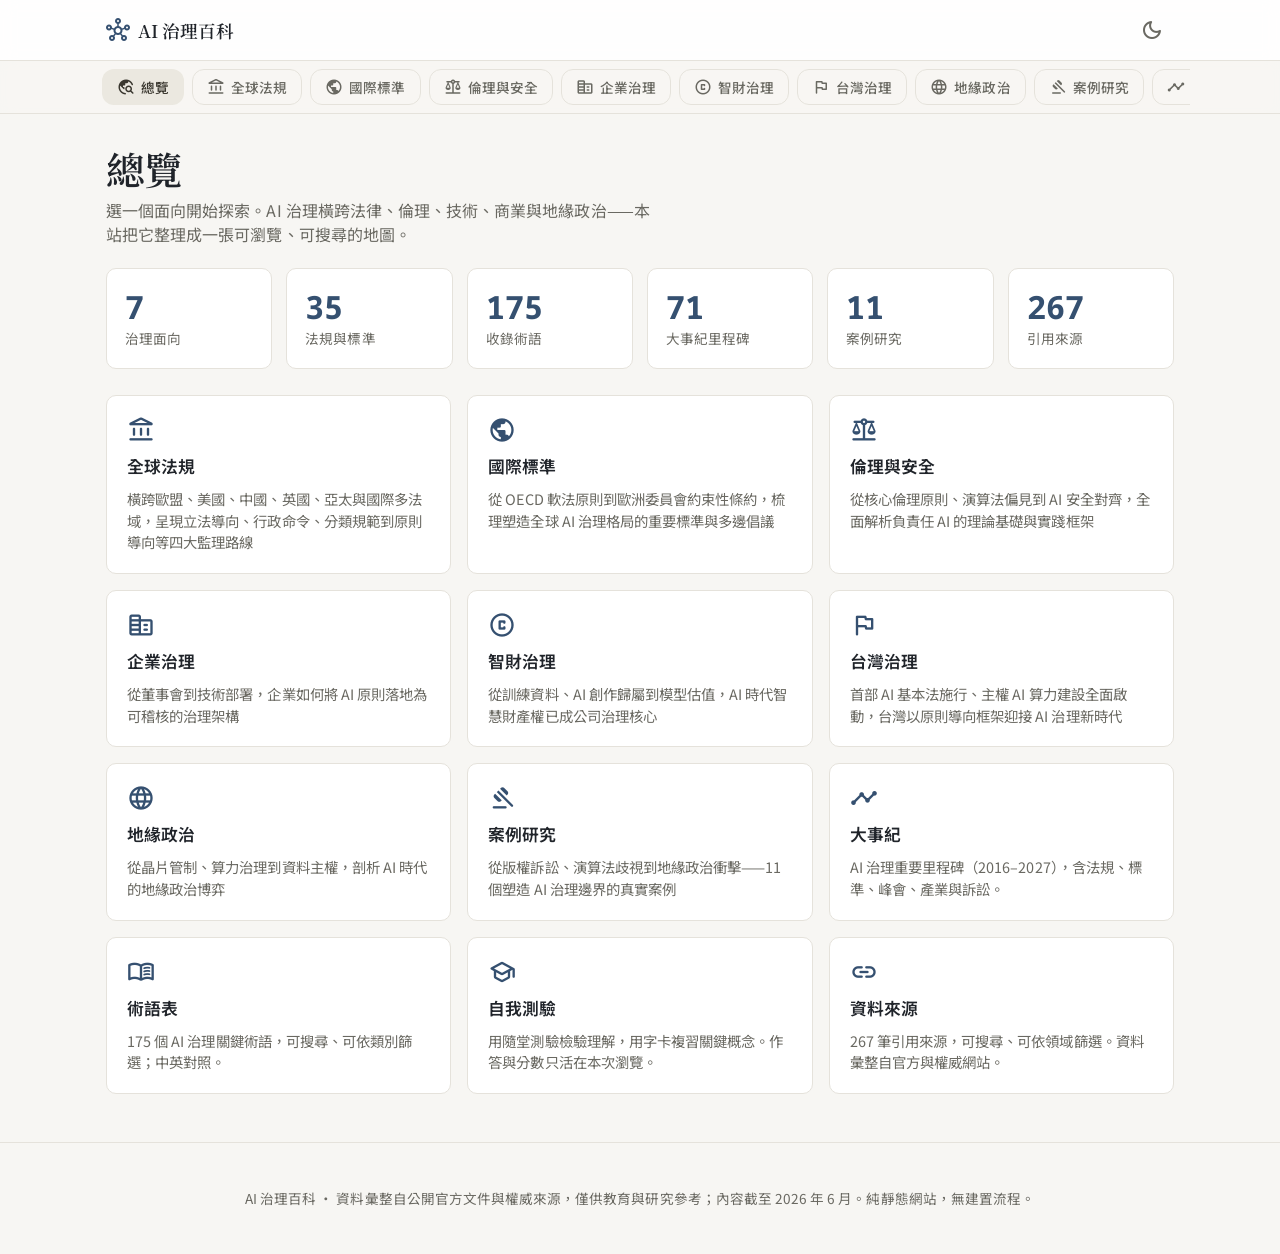
==== index.html @ a8326574 "新增多頁面網站鷹架：13 頁 HTML、共用 shell/引擎、編輯極簡樣式" ====
<!DOCTYPE html>
<html lang="zh-Hant" data-theme="light">
<head>
  <meta charset="UTF-8" />
  <!-- Google tag (gtag.js) -->
  <script async src="https://www.googletagmanager.com/gtag/js?id=G-D62TNHK13V"></script>
  <script>
    window.dataLayer = window.dataLayer || [];
    function gtag(){dataLayer.push(arguments);}
    gtag('js', new Date());
    gtag('config', 'G-D62TNHK13V');
  </script>
  <meta name="viewport" content="width=device-width, initial-scale=1.0, viewport-fit=cover" />
  <title>AI 治理百科｜全球 AI 治理全景中文百科</title>
  <meta name="description" content="從全球法規、國際標準、倫理安全、企業治理、智財到台灣在地——人工智慧治理（AI Governance）的全景中文百科，含可搜尋術語表、互動時間軸與案例研究。" />
  <meta name="theme-color" content="#355070" />
  <link rel="canonical" href="https://tingwei161803.github.io/ai-governance/" />
  <meta property="og:type" content="website" />
  <meta property="og:site_name" content="AI 治理百科" />
  <meta property="og:title" content="AI 治理百科｜全球 AI 治理全景中文百科" />
  <meta property="og:description" content="從全球法規、國際標準、倫理安全、企業治理、智財到台灣在地——人工智慧治理（AI Governance）的全景中文百科，含可搜尋術語表、互動時間軸與案例研究。" />
  <meta property="og:url" content="https://tingwei161803.github.io/ai-governance/" />
  <meta property="og:locale" content="zh_TW" />
  <meta name="twitter:card" content="summary" />
  <meta name="twitter:title" content="AI 治理百科｜全球 AI 治理全景中文百科" />
  <meta name="twitter:description" content="從全球法規、國際標準、倫理安全、企業治理、智財到台灣在地——人工智慧治理（AI Governance）的全景中文百科，含可搜尋術語表、互動時間軸與案例研究。" />
  <link rel="preconnect" href="https://fonts.googleapis.com" />
  <link rel="preconnect" href="https://fonts.gstatic.com" crossorigin />
  <link href="https://fonts.googleapis.com/css2?family=Noto+Sans+TC:wght@400;500;700&family=Noto+Serif+TC:wght@500;600;700&family=Noto+Sans+Mono:wght@400;500&display=swap" rel="stylesheet" />
  <link href="https://fonts.googleapis.com/css2?family=Material+Symbols+Rounded:opsz,wght,FILL,GRAD@24,400,0,0&display=swap" rel="stylesheet" />
  <link rel="stylesheet" href="assets/styles.css" />
  <script type="application/ld+json">
  {
    "@context": "https://schema.org",
    "@type": "WebSite",
    "name": "AI 治理百科",
    "url": "https://tingwei161803.github.io/ai-governance/",
    "description": "從全球法規、國際標準、倫理安全、企業治理、智財到台灣在地——人工智慧治理（AI Governance）的全景中文百科，含可搜尋術語表、互動時間軸與案例研究。",
    "inLanguage": "zh-Hant-TW"
  }
  </script>
</head>
<body data-page="home">
  <main id="page"></main>
  <script src="data/data.js"></script>
  <script src="assets/shell.js"></script>
  <script src="assets/app.js"></script>
</body>
</html>
---- assets/styles.css ----
/* =========================================================================
   multipage · Material Design 3 baseline (pure CSS, no build)
   Shared by every page. Tokens + chrome + one block per page layout.
   ========================================================================= */

/* ---- MD3 tokens : LIGHT ---- */
:root,
[data-theme="light"] {
  --primary:#6750A4; --on-primary:#FFFFFF; --primary-container:#EADDFF; --on-primary-container:#21005D;
  --secondary:#625B71; --secondary-container:#E8DEF8; --on-secondary-container:#1D192B;
  --tertiary:#7D5260; --tertiary-container:#FFD8E4;
  --background:#FEF7FF; --on-background:#1D1B20; --surface:#FEF7FF;
  --surface-container:#F3EDF7; --surface-container-high:#ECE6F0; --surface-variant:#E7E0EC;
  --on-surface:#1D1B20; --on-surface-variant:#49454F;
  --outline:#79747E; --outline-variant:#CAC4D0; --error:#B3261E; --success:#2E7D32;
  --elev-1:0 1px 2px rgba(0,0,0,.10),0 1px 3px 1px rgba(0,0,0,.06);
  --elev-2:0 2px 6px 2px rgba(0,0,0,.10),0 1px 2px rgba(0,0,0,.12);
  --elev-3:0 4px 8px 3px rgba(0,0,0,.12),0 1px 3px rgba(0,0,0,.14);
  --radius-sm:8px; --radius:16px; --radius-lg:28px;
  --font-body:"Roboto Flex","Roboto","Noto Sans TC",system-ui,sans-serif;
}
/* ---- MD3 tokens : DARK ---- */
[data-theme="dark"] {
  --primary:#D0BCFF; --on-primary:#381E72; --primary-container:#4F378B; --on-primary-container:#EADDFF;
  --secondary:#CCC2DC; --secondary-container:#4A4458; --on-secondary-container:#E8DEF8;
  --tertiary:#EFB8C8; --tertiary-container:#633B48;
  --background:#141218; --on-background:#E6E0E9; --surface:#141218;
  --surface-container:#211F26; --surface-container-high:#2B2930; --surface-variant:#49454F;
  --on-surface:#E6E0E9; --on-surface-variant:#CAC4D0;
  --outline:#938F99; --outline-variant:#49454F; --error:#F2B8B5; --success:#A5D6A7;
}

/* ---- Reset / base ---- */
* { box-sizing:border-box; }
html { scroll-behavior:smooth; }
body {
  margin:0; font-family:var(--font-body); background:var(--background); color:var(--on-background);
  -webkit-font-smoothing:antialiased; transition:background .2s,color .2s; overflow-x:hidden;
}
a { color:inherit; text-decoration:none; }
.material-symbols-rounded { font-variation-settings:"FILL" 0,"wght" 400,"GRAD" 0,"opsz" 24; line-height:1; user-select:none; }
.skip-link {
  position:absolute; left:-999px; top:8px; z-index:60; background:var(--primary); color:var(--on-primary);
  padding:8px 14px; border-radius:var(--radius-lg);
}
.skip-link:focus { left:12px; }

/* ---- App bar ---- */
.appbar { position:sticky; top:0; z-index:30; background:var(--surface-container); box-shadow:var(--elev-1); }
.appbar__inner { max-width:1100px; margin:0 auto; padding:10px 16px; display:flex; align-items:center; gap:12px; }
.brand { display:flex; align-items:center; gap:8px; font-weight:700; font-size:1.1rem; color:var(--on-surface); min-width:0; overflow:hidden; }
.brand__logo { color:var(--primary); flex:0 0 auto; }
.brand__name { overflow:hidden; text-overflow:ellipsis; white-space:nowrap; }
.appbar__actions { margin-left:auto; display:flex; align-items:center; gap:8px; flex:0 0 auto; }
.icon-btn { display:inline-flex; align-items:center; gap:4px; border:none; background:transparent; color:var(--on-surface-variant);
  border-radius:var(--radius-lg); padding:8px 10px; cursor:pointer; font:inherit; transition:background .15s; }
.icon-btn:hover { background:var(--surface-container-high); }
.icon-btn__txt { font-size:.85rem; font-weight:500; }

/* ---- Cross-page nav ---- */
.pagenav {
  position:sticky; top:56px; z-index:25; border-bottom:1px solid var(--outline-variant);
  background:color-mix(in srgb,var(--background) 88%,transparent); backdrop-filter:saturate(180%) blur(8px);
}
.pagenav__inner { max-width:1100px; margin:0 auto; padding:8px 12px; display:flex; gap:8px; overflow-x:auto; scrollbar-width:none; }
.pagenav__inner::-webkit-scrollbar { display:none; }
.navpill {
  display:inline-flex; align-items:center; gap:6px; flex:0 0 auto; padding:7px 14px; border-radius:var(--radius-lg);
  font-size:.85rem; font-weight:500; color:var(--on-surface-variant); border:1px solid var(--outline-variant);
  background:transparent; white-space:nowrap; cursor:pointer; transition:background .15s,color .15s,border-color .15s;
}
.navpill .material-symbols-rounded { font-size:18px; }
.navpill:hover { background:var(--surface-container-high); }
.navpill--active { background:var(--secondary-container); color:var(--on-secondary-container); border-color:transparent; }

/* ---- Page scaffold ---- */
.page { max-width:1100px; margin:0 auto; padding:32px 16px 16px; }
.page-head { margin-bottom:22px; }
.page-head h1 { margin:0 0 6px; font-size:clamp(1.6rem,4vw,2.2rem); font-weight:700; letter-spacing:-.01em; color:var(--on-surface); }
.page-head__sub { margin:0; max-width:62ch; font-size:1rem; line-height:1.5; color:var(--on-surface-variant); }
.empty { color:var(--on-surface-variant); }

/* ---- Hero stats (hub) ---- */
.hero__stats { display:grid; grid-template-columns:repeat(auto-fit,minmax(140px,1fr)); gap:14px; margin:0 0 26px; }
.hero__stat { background:var(--surface-container); border-radius:var(--radius); padding:20px 18px; display:flex; flex-direction:column; gap:4px; border:1px solid var(--outline-variant); }
.hero__stat-value { font-size:2rem; font-weight:700; color:var(--primary); font-variant-numeric:tabular-nums; line-height:1.1; }
.hero__stat-label { font-size:.85rem; color:var(--on-surface-variant); }

/* ---- Cards grid ---- */
.grid { display:grid; grid-template-columns:repeat(auto-fill,minmax(260px,1fr)); gap:16px; }
.card { background:var(--surface-container); border-radius:var(--radius); padding:20px; cursor:pointer;
  border:1px solid transparent; transition:box-shadow .18s,transform .18s,border-color .18s; display:flex; flex-direction:column; gap:10px; }
.card:hover,.card:focus-visible { box-shadow:var(--elev-2); transform:translateY(-2px); border-color:var(--outline-variant); outline:none; }
.card--nav .card__icon { font-size:28px; color:var(--primary); }
.card__title { margin:0; font-size:1.05rem; font-weight:600; color:var(--on-surface); }
.card__summary { margin:0; font-size:.9rem; line-height:1.5; color:var(--on-surface-variant); }
.card__tags { margin-top:auto; display:flex; flex-wrap:wrap; gap:6px; }
.tag { font-size:.72rem; color:var(--on-surface-variant); background:var(--surface-variant); padding:2px 8px; border-radius:var(--radius-sm); }

/* ---- Toolbar / search / chips ---- */
.toolbar { display:flex; flex-wrap:wrap; gap:12px; align-items:center; margin-bottom:14px; }
.search { flex:1 1 220px; min-width:160px; padding:10px 14px; border-radius:var(--radius-lg); border:1px solid var(--outline-variant);
  background:var(--surface-container); color:var(--on-surface); font:inherit; }
.search:focus { outline:2px solid var(--primary); outline-offset:1px; }
.chips { display:flex; flex-wrap:wrap; gap:8px; }
.chip { padding:7px 14px; border-radius:var(--radius-lg); font-size:.85rem; font-weight:500; color:var(--on-surface-variant);
  border:1px solid var(--outline-variant); background:transparent; cursor:pointer; transition:background .15s,color .15s; }
.chip:hover { background:var(--surface-container-high); }
.chip--active { background:var(--secondary-container); color:var(--on-secondary-container); border-color:transparent; }
.result-count { margin:0 0 14px; font-size:.85rem; color:var(--on-surface-variant); }

/* ---- Article ---- */
.reading-progress { position:fixed; top:0; left:0; height:3px; width:0; background:var(--primary); z-index:40; transition:width .1s linear; }
.article-layout { display:grid; grid-template-columns:200px 1fr; gap:32px; align-items:start; }
.toc { position:sticky; top:108px; }
.toc__inner { display:flex; flex-direction:column; gap:4px; border-left:2px solid var(--outline-variant); }
.toc-link { padding:6px 14px; font-size:.9rem; color:var(--on-surface-variant); border-left:2px solid transparent; margin-left:-2px; }
.toc-link:hover { color:var(--on-surface); }
.toc-link--active { color:var(--primary); border-left-color:var(--primary); font-weight:600; }
.prose { max-width:70ch; color:var(--on-surface-variant); }
.prose h2 { color:var(--on-surface); font-size:1.4rem; margin:0 0 12px; scroll-margin-top:120px; }
.prose h3 { color:var(--on-surface); font-size:1.12rem; margin:22px 0 8px; }
.prose p { line-height:1.75; margin:0 0 14px; }
.prose ul { margin:0 0 14px; padding-left:22px; line-height:1.75; }
.prose blockquote { margin:0 0 16px; padding:8px 18px; border-left:4px solid var(--primary); color:var(--on-surface); font-style:italic; }
.prose pre { background:var(--surface-container); padding:14px 16px; border-radius:var(--radius); overflow:auto; border:1px solid var(--outline-variant); }
.prose code { font-family:"Roboto Mono",ui-monospace,monospace; font-size:.85rem; }
.article-section { margin-bottom:28px; }

/* ---- Dashboard ---- */
.stat-grid { display:grid; grid-template-columns:repeat(auto-fit,minmax(160px,1fr)); gap:16px; margin-bottom:20px; }
.stat-card { background:var(--surface-container); border:1px solid var(--outline-variant); border-radius:var(--radius); padding:18px; display:flex; flex-direction:column; gap:6px; }
.stat-label { font-size:.82rem; color:var(--on-surface-variant); }
.stat-value { font-size:1.6rem; font-weight:700; color:var(--on-surface); font-variant-numeric:tabular-nums; }
.stat-unit { font-size:.85rem; font-weight:500; color:var(--on-surface-variant); }
.stat-delta { font-size:.8rem; font-weight:600; }
.stat-delta--up { color:var(--success); }
.stat-delta--down { color:var(--error); }
.panel-grid { display:grid; grid-template-columns:repeat(auto-fit,minmax(280px,1fr)); gap:16px; margin-bottom:20px; }
.panel { margin:0; background:var(--surface-container); border:1px solid var(--outline-variant); border-radius:var(--radius); padding:18px; }
.panel figcaption { font-weight:600; color:var(--on-surface); margin-bottom:10px; }
.panel--wide { grid-column:1/-1; }
.chart-wrap { width:100%; }
.chart-wrap svg { width:100%; height:auto; display:block; }
.bar-rect { fill:var(--primary); transition:fill .15s; }
.bar-rect:hover { fill:var(--tertiary); }
.bar-value { fill:var(--on-surface); font-size:13px; font-weight:600; font-family:var(--font-body); }
.bar-label { fill:var(--on-surface-variant); font-size:12px; font-family:var(--font-body); }
.axis-line { stroke:var(--outline-variant); stroke-width:1.5; }
.line-path { stroke:var(--primary); stroke-width:2.5; }
.line-area { fill:var(--primary); opacity:.12; }
.line-dot { fill:var(--primary); }

/* ---- Data table ---- */
.table-wrap { overflow-x:auto; border-radius:var(--radius); border:1px solid var(--outline-variant); }
.data-table,.cmp-table { width:100%; border-collapse:collapse; background:var(--surface-container); font-size:.9rem; }
.data-table th,.data-table td { padding:11px 14px; text-align:left; border-bottom:1px solid var(--outline-variant); color:var(--on-surface); white-space:nowrap; }
.data-table thead th { background:var(--surface-container-high); font-weight:600; color:var(--on-surface-variant); position:sticky; top:0; }
.th-sort { cursor:pointer; user-select:none; }
.th-sort:hover { color:var(--primary); }
.data-table tbody tr:hover { background:var(--surface-container-high); }
.row-link { color:var(--primary); }

/* ---- Timeline ---- */
.timeline { list-style:none; margin:0; padding:0; position:relative; }
.timeline::before { content:""; position:absolute; left:7px; top:6px; bottom:6px; width:2px; background:var(--outline-variant); }
.tl-item { position:relative; padding:0 0 18px 36px; }
.tl-item:last-child { padding-bottom:0; }
.tl-dot { position:absolute; left:0; top:6px; width:16px; height:16px; border-radius:50%; background:var(--primary); border:3px solid var(--background); box-shadow:0 0 0 2px var(--primary); }
.tl-card { background:var(--surface-container); border-radius:var(--radius); padding:14px 18px; border:1px solid var(--outline-variant); }
.tl-date { font-size:.78rem; font-weight:600; letter-spacing:.04em; color:var(--primary); }
.tl-title { margin:4px 0 6px; font-size:1.05rem; color:var(--on-surface); }
.tl-body { margin:0; font-size:.9rem; line-height:1.5; color:var(--on-surface-variant); }

/* ---- Bento ---- */
.bento { display:grid; grid-template-columns:repeat(4,1fr); grid-auto-rows:120px; gap:14px; }
.tile { background:var(--surface-container); border:1px solid var(--outline-variant); border-radius:var(--radius); padding:18px; display:flex; flex-direction:column; gap:6px; overflow:hidden; }
.tile--accent { background:linear-gradient(135deg,var(--primary-container),var(--secondary-container)); border-color:transparent; }
.tile--lg { grid-column:span 2; grid-row:span 2; }
.tile--tall { grid-row:span 2; }
.tile--wide { grid-column:span 2; }
.tile--md { grid-column:span 2; }
.tile__icon { font-size:26px; color:var(--primary); }
.tile__value { font-size:1.7rem; font-weight:700; color:var(--on-surface); }
.tile__title { margin:0; font-size:1rem; color:var(--on-surface); }
.tile__body { margin:0; font-size:.85rem; line-height:1.45; color:var(--on-surface-variant); }

/* ---- Kanban ---- */
.kanban { display:grid; grid-auto-flow:column; grid-auto-columns:minmax(240px,1fr); gap:14px; overflow-x:auto; padding-bottom:8px; }
.kb-col { background:var(--surface-container-high); border-radius:var(--radius); padding:12px; }
.kb-col__head { display:flex; align-items:center; gap:8px; font-weight:600; color:var(--on-surface); margin-bottom:10px; padding:0 4px; }
.kb-col__count { font-size:.75rem; background:var(--secondary-container); color:var(--on-secondary-container); border-radius:var(--radius-lg); padding:1px 8px; }
.kb-col__body { display:flex; flex-direction:column; gap:10px; }
.kb-card { background:var(--surface); border:1px solid var(--outline-variant); border-radius:var(--radius-sm); padding:12px 14px; display:flex; flex-direction:column; gap:8px; }
.kb-card__title { margin:0; font-size:.95rem; color:var(--on-surface); }
.kb-card__body { margin:0; font-size:.82rem; line-height:1.45; color:var(--on-surface-variant); }

/* ---- Accordion (faq) ---- */
.accordion { display:flex; flex-direction:column; gap:10px; }
.acc-item { background:var(--surface-container); border-radius:var(--radius); border:1px solid var(--outline-variant); overflow:hidden; }
.acc-q { display:flex; align-items:center; justify-content:space-between; gap:12px; padding:16px 18px; cursor:pointer; font-weight:600; color:var(--on-surface); list-style:none; }
.acc-q::-webkit-details-marker { display:none; }
.acc-chevron { transition:transform .2s; color:var(--on-surface-variant); }
.acc-item[open] .acc-chevron { transform:rotate(180deg); }
.acc-a { padding:0 18px 18px; font-size:.92rem; line-height:1.6; color:var(--on-surface-variant); }

/* ---- Comparison ---- */
.cmp-table th,.cmp-table td { padding:14px 16px; text-align:center; border-bottom:1px solid var(--outline-variant); color:var(--on-surface); }
.cmp-table thead th { vertical-align:bottom; }
.cmp-feat { text-align:left !important; font-weight:600; color:var(--on-surface-variant); }
.cmp-plan { font-weight:700; font-size:1.05rem; }
.cmp-price { color:var(--primary); font-weight:600; }
.cmp-note { font-size:.78rem; color:var(--on-surface-variant); }
.cmp-col--hl { background:var(--secondary-container); }
.cmp-yes { color:var(--success); }
.cmp-no { color:var(--outline); }

/* ---- Leaderboard ---- */
.seg { display:inline-flex; gap:4px; background:var(--surface-container-high); border-radius:var(--radius-lg); padding:4px; margin-bottom:18px; }
.seg__btn { border:none; background:transparent; color:var(--on-surface-variant); padding:8px 18px; border-radius:var(--radius-lg); cursor:pointer; font:inherit; font-weight:500; }
.seg__btn--active { background:var(--primary); color:var(--on-primary); }
.lb-list { list-style:none; margin:0 0 18px; padding:0; display:flex; flex-direction:column; gap:8px; }
.lb-row { display:grid; grid-template-columns:auto auto 1fr auto auto; align-items:center; gap:12px; background:var(--surface-container); border:1px solid var(--outline-variant); border-radius:var(--radius); padding:12px 16px; }
.lb-rank { font-variant-numeric:tabular-nums; font-weight:700; color:var(--on-surface-variant); min-width:1.5em; }
.lb-tier { font-weight:700; width:1.8em; height:1.8em; display:inline-grid; place-items:center; border-radius:50%; color:#fff; font-size:.8rem; }
.lb-tier--S { background:#B3261E; } .lb-tier--A { background:#7D5260; } .lb-tier--B { background:#6750A4; }
.lb-tier--C { background:#625B71; } .lb-tier--D { background:#79747E; }
.lb-name { font-weight:600; color:var(--on-surface); }
.lb-meta { font-size:.82rem; color:var(--on-surface-variant); }
.lb-score { font-weight:700; font-variant-numeric:tabular-nums; color:var(--primary); }
.lb-tier-group { margin-bottom:16px; }
.lb-tier-head { display:inline-grid; place-items:center; min-width:2em; height:2em; border-radius:var(--radius-sm); color:#fff; font-weight:700; padding:0 10px; margin-bottom:10px; }

/* ---- Scrolly ---- */
.scrolly { display:grid; grid-template-columns:1fr 1fr; gap:32px; align-items:start; }
.scrolly-sticky { position:sticky; top:120px; height:60vh; display:flex; }
.scrolly-visual { flex:1; display:flex; align-items:center; justify-content:center; background:var(--surface-container); border:1px solid var(--outline-variant); border-radius:var(--radius-lg); padding:24px; }
.scrolly-stat { font-size:2.4rem; font-weight:700; text-align:center; }
.scrolly-steps { display:flex; flex-direction:column; gap:60vh; padding:20vh 0; }
.scrolly-step { background:var(--surface-container); border:1px solid var(--outline-variant); border-radius:var(--radius); padding:20px 22px; opacity:.4; transition:opacity .3s; }
.scrolly-step p { margin:0; font-size:1.1rem; line-height:1.6; color:var(--on-surface); }
.scrolly-step--active { opacity:1; }

/* ---- Map ---- */
.map-layout { display:grid; grid-template-columns:1fr 300px; gap:18px; align-items:start; }
.map-box { height:460px; border-radius:var(--radius); overflow:hidden; border:1px solid var(--outline-variant); background:var(--surface-container); }
.map-fallback { height:100%; display:flex; align-items:center; justify-content:center; color:var(--on-surface-variant); padding:20px; text-align:center; }
.map-list { list-style:none; margin:0; padding:0; display:flex; flex-direction:column; gap:8px; max-height:460px; overflow:auto; }
.place { display:flex; flex-direction:column; gap:3px; background:var(--surface-container); border:1px solid var(--outline-variant); border-radius:var(--radius-sm); padding:12px 14px; cursor:pointer; }
.place:hover,.place:focus-visible { border-color:var(--primary); outline:none; }
.place b { color:var(--on-surface); }
.place span { font-size:.82rem; color:var(--on-surface-variant); }

/* ---- Dialog ---- */
.dialog { border:none; border-radius:var(--radius-lg); background:var(--surface-container-high); color:var(--on-surface); max-width:600px; width:calc(100% - 32px); padding:0; box-shadow:var(--elev-3); }
.dialog::backdrop { background:rgba(0,0,0,.5); }
.dialog__bar { display:flex; align-items:center; padding:8px 12px; border-bottom:1px solid var(--outline-variant); position:sticky; top:0; background:var(--surface-container-high); }
.dialog__spacer { flex:1; }
.dialog__body { padding:24px; }
.dialog__body h2 { margin-top:0; color:var(--on-surface); }
.dialog__body p { color:var(--on-surface-variant); line-height:1.65; }
.dialog__body .card__tags { margin:0 0 14px; }

/* ---- Footer ---- */
.footer { text-align:center; padding:32px 16px; margin-top:32px; color:var(--on-surface-variant); font-size:.85rem; border-top:1px solid var(--outline-variant); }

/* ---- Responsive ---- */
@media (max-width:860px) {
  .article-layout { grid-template-columns:1fr; }
  .toc { position:static; }
  .toc__inner { flex-direction:row; flex-wrap:wrap; border-left:none; }
  .scrolly { grid-template-columns:1fr; }
  .scrolly-sticky { position:sticky; top:64px; height:auto; }
  .scrolly-steps { gap:30vh; padding:10vh 0; }
  .map-layout { grid-template-columns:1fr; }
  .map-list { flex-direction:row; max-height:none; }
  .bento { grid-template-columns:repeat(2,1fr); }
  .tile--lg,.tile--wide,.tile--md { grid-column:span 2; }
}
@media (max-width:600px) {
  .grid { grid-template-columns:1fr; }
  .bento { grid-template-columns:1fr; }
  .tile--lg,.tile--wide,.tile--md,.tile--tall { grid-column:span 1; grid-row:span 1; }
  .lb-row { grid-template-columns:auto auto 1fr auto; }
  .lb-meta { display:none; }
  .icon-btn__txt { font-size:.8rem; }
}
@media (max-width:375px) {
  .appbar__inner,.pagenav__inner,.page { padding-left:12px; padding-right:12px; }
  .page-head h1 { font-size:1.4rem; }
}

/* Respect reduced motion */
@media (prefers-reduced-motion:reduce) {
  html { scroll-behavior:auto; }
  * { transition:none !important; }
}

/* =======================================================================
   AI 治理百科 — 編輯極簡主題（覆蓋 MD3 基底）
   暖色單色畫布 · slate-ink 強調色 · 襯線標題 · 極細邊框 · 無漸層重陰影
   ===================================================================== */

/* ---- tokens : light ---- */
:root, [data-theme="light"] {
  --primary:#355070; --on-primary:#FFFFFF;
  --primary-container:#DCE6EF; --on-primary-container:#1F3850;
  --secondary:#6A6962; --secondary-container:#EBE8E0; --on-secondary-container:#3A372F;
  --tertiary:#7A5C3E; --tertiary-container:#EFE6DA;
  --background:#F7F6F3; --on-background:#20242A;
  --surface:#FFFFFF;
  --surface-container:#FFFFFF; --surface-container-high:#F1EFEA; --surface-variant:#EEEBE5;
  --on-surface:#20242A; --on-surface-variant:#6A6962;
  --outline:#C5C1B8; --outline-variant:#E5E2DB;
  --error:#9F2F2D; --success:#346538;
  --elev-1:0 1px 2px rgba(20,20,15,.04);
  --elev-2:0 2px 10px rgba(20,20,15,.06);
  --elev-3:0 10px 30px rgba(20,20,15,.12);
  --radius-sm:6px; --radius:10px; --radius-lg:12px;
  --font-body:"Noto Sans TC",-apple-system,BlinkMacSystemFont,"Segoe UI","Helvetica Neue",sans-serif;
  --font-serif:"Noto Serif TC","Newsreader",Georgia,"Times New Roman",serif;
  --font-mono:"Noto Sans Mono","SF Mono",ui-monospace,monospace;
}
/* ---- tokens : dark ---- */
[data-theme="dark"] {
  --primary:#92B3CF; --on-primary:#0E2233;
  --primary-container:#2A3C4E; --on-primary-container:#CFE0EE;
  --secondary:#A8A69E; --secondary-container:#2C2A25; --on-secondary-container:#E7E3DB;
  --tertiary:#C9A883; --tertiary-container:#3A2F22;
  --background:#15171B; --on-background:#E7E3DB;
  --surface:#1B1E22;
  --surface-container:#1C1F24; --surface-container-high:#23272D; --surface-variant:#2A2E34;
  --on-surface:#E7E3DB; --on-surface-variant:#A8A69E;
  --outline:#4C5057; --outline-variant:#31353B;
  --error:#E5928F; --success:#9FC8A3;
}

/* ---- editorial typography ---- */
body { font-family:var(--font-body); letter-spacing:.003em; }
.page-head h1, .prose h2, .dialog__body h2 {
  font-family:var(--font-serif); font-weight:600; letter-spacing:-.005em;
}
.page-head h1 { font-size:clamp(1.7rem,4.2vw,2.4rem); line-height:1.2; }
.prose h2 { font-size:1.45rem; line-height:1.3; }
.prose h3 { font-weight:600; }
.brand__name { font-family:var(--font-serif); font-weight:600; }
.tl-date, .quiz-n, .hero__stat-value, .stat-value { font-family:var(--font-mono); font-variant-numeric:tabular-nums; }

/* ---- flatten surfaces : thin borders, whisper shadows ---- */
.appbar { box-shadow:none; border-bottom:1px solid var(--outline-variant);
  background:color-mix(in srgb,var(--surface) 88%,transparent); backdrop-filter:saturate(120%) blur(8px); }
.card, .hero__stat, .stat-card, .panel, .tl-card, .acc-item, .kb-card, .tile, .gl-item, .quiz-card { box-shadow:none; }
.card { border:1px solid var(--outline-variant); }
.card:hover, .card:focus-visible { box-shadow:var(--elev-2); transform:translateY(-2px); border-color:var(--outline); }
.tile--accent { background:var(--primary-container); border-color:transparent; }
.navpill--active { background:var(--secondary-container); color:var(--on-secondary-container); }
.chip--active { background:var(--on-surface); color:var(--surface); border-color:transparent; }
.tl-dot { box-shadow:0 0 0 2px var(--primary); }

/* ---- glossary ---- */
.glossary-list { display:grid; grid-template-columns:repeat(auto-fill,minmax(330px,1fr)); gap:12px; }
.gl-item { background:var(--surface-container); border:1px solid var(--outline-variant); border-radius:var(--radius); padding:14px 16px; }
.gl-term { display:flex; align-items:baseline; justify-content:space-between; gap:10px;
  font-weight:600; color:var(--on-surface); font-size:.98rem; line-height:1.4; margin-bottom:6px; }
.gl-cat { flex:0 0 auto; font-size:.66rem; letter-spacing:.03em; padding:2px 9px; border-radius:999px; white-space:nowrap; }
.gl-def { font-size:.86rem; line-height:1.6; color:var(--on-surface-variant); }
.gl-cat--law{background:#E1F0FB;color:#1F5E86;} .gl-cat--standard{background:#E9E5F6;color:#4B3B86;}
.gl-cat--org{background:#FAF0DA;color:#876200;} .gl-cat--ethics{background:#FBE7E6;color:#9F2F2D;}
.gl-cat--tech{background:#E4F1E7;color:#2F6A3C;} .gl-cat--concept{background:#ECEAE4;color:#59564D;}
.gl-cat--ipbiz{background:#FAE7DD;color:#9A4E2A;}
[data-theme="dark"] .gl-cat--law{background:#173a50;color:#9fc7e6;} [data-theme="dark"] .gl-cat--standard{background:#2c2848;color:#c3b8e8;}
[data-theme="dark"] .gl-cat--org{background:#43340f;color:#e6c589;} [data-theme="dark"] .gl-cat--ethics{background:#48201f;color:#e8a9a7;}
[data-theme="dark"] .gl-cat--tech{background:#1f3a26;color:#a6d6ae;} [data-theme="dark"] .gl-cat--concept{background:#2d2b26;color:#bdb9ae;}
[data-theme="dark"] .gl-cat--ipbiz{background:#3e2418;color:#e0b59c;}

/* ---- quiz ---- */
.quiz-score { font-size:.82rem; color:var(--on-surface-variant); margin:0 0 16px; padding:10px 0;
  border-bottom:1px solid var(--outline-variant); position:sticky; top:104px; background:var(--background); z-index:5; }
.quiz { display:flex; flex-direction:column; gap:16px; max-width:760px; }
.quiz-card { background:var(--surface-container); border:1px solid var(--outline-variant); border-radius:var(--radius); padding:18px 20px; }
.quiz-q { display:flex; gap:10px; align-items:baseline; font-weight:600; color:var(--on-surface); margin:0 0 14px; line-height:1.55; }
.quiz-n { flex:0 0 auto; display:inline-grid; place-items:center; min-width:1.7em; height:1.7em; border-radius:50%;
  background:var(--primary-container); color:var(--on-primary-container); font-size:.76rem; }
.quiz-opts { display:grid; gap:8px; }
.quiz-opt { text-align:left; padding:11px 14px; border:1px solid var(--outline-variant); border-radius:var(--radius-sm);
  background:var(--surface); color:var(--on-surface); font:inherit; cursor:pointer; transition:background .12s,border-color .12s; }
.quiz-opt:hover:not(:disabled) { background:var(--surface-container-high); border-color:var(--outline); }
.quiz-opt:disabled { cursor:default; }
.quiz-opt--correct { background:#EDF6EE; border-color:#9CCBA3; color:#2A5D33; font-weight:600; }
.quiz-opt--wrong { background:#FBEAEA; border-color:#E0A3A1; color:#9F2F2D; }
[data-theme="dark"] .quiz-opt--correct { background:#1E3A24; border-color:#3f6e47; color:#A9D6B0; }
[data-theme="dark"] .quiz-opt--wrong { background:#3E2020; border-color:#7a3f3d; color:#E6A9A7; }
.quiz-explain { margin-top:12px; padding:11px 14px; border-left:3px solid var(--primary);
  background:var(--surface-container-high); border-radius:0 var(--radius-sm) var(--radius-sm) 0;
  font-size:.86rem; line-height:1.65; color:var(--on-surface-variant); }

/* ---- flashcards ---- */
.flashgrid { display:grid; grid-template-columns:repeat(auto-fill,minmax(220px,1fr)); gap:14px; }
.flashcard { perspective:1200px; height:180px; cursor:pointer; }
.flashcard:focus-visible { outline:2px solid var(--primary); outline-offset:3px; border-radius:var(--radius); }
.flashcard__inner { position:relative; width:100%; height:100%; transform-style:preserve-3d;
  transition:transform .5s cubic-bezier(.2,.7,.2,1); }
.flashcard.flipped .flashcard__inner { transform:rotateY(180deg); }
.flashcard__face { position:absolute; inset:0; backface-visibility:hidden; -webkit-backface-visibility:hidden;
  display:flex; align-items:center; justify-content:center; text-align:center; padding:18px;
  border:1px solid var(--outline-variant); border-radius:var(--radius); overflow:auto; }
.flashcard__front { background:var(--surface-container); color:var(--on-surface); font-weight:600; font-size:1.02rem; font-family:var(--font-serif); }
.flashcard__back { background:var(--primary-container); color:var(--on-primary-container); transform:rotateY(180deg); font-size:.85rem; line-height:1.6; }

/* ---- source links (timeline cards + gallery dialog) ---- */
.tl-src { display:inline-block; margin-top:8px; font-size:.74rem; font-family:var(--font-mono); color:var(--primary); }
.tl-src:hover { text-decoration:underline; }
.dialog__src { margin-top:16px; padding-top:12px; border-top:1px solid var(--outline-variant); }
.dialog__src a { font-size:.82rem; color:var(--primary); }
.dialog__body p { line-height:1.7; }

/* ---- responsive : sticky offsets for the quiz score on small screens ---- */
@media (max-width:860px){ .quiz-score{ top:60px; } }
@media (max-width:600px){ .glossary-list{ grid-template-columns:1fr; } .flashgrid{ grid-template-columns:repeat(auto-fill,minmax(150px,1fr)); } }
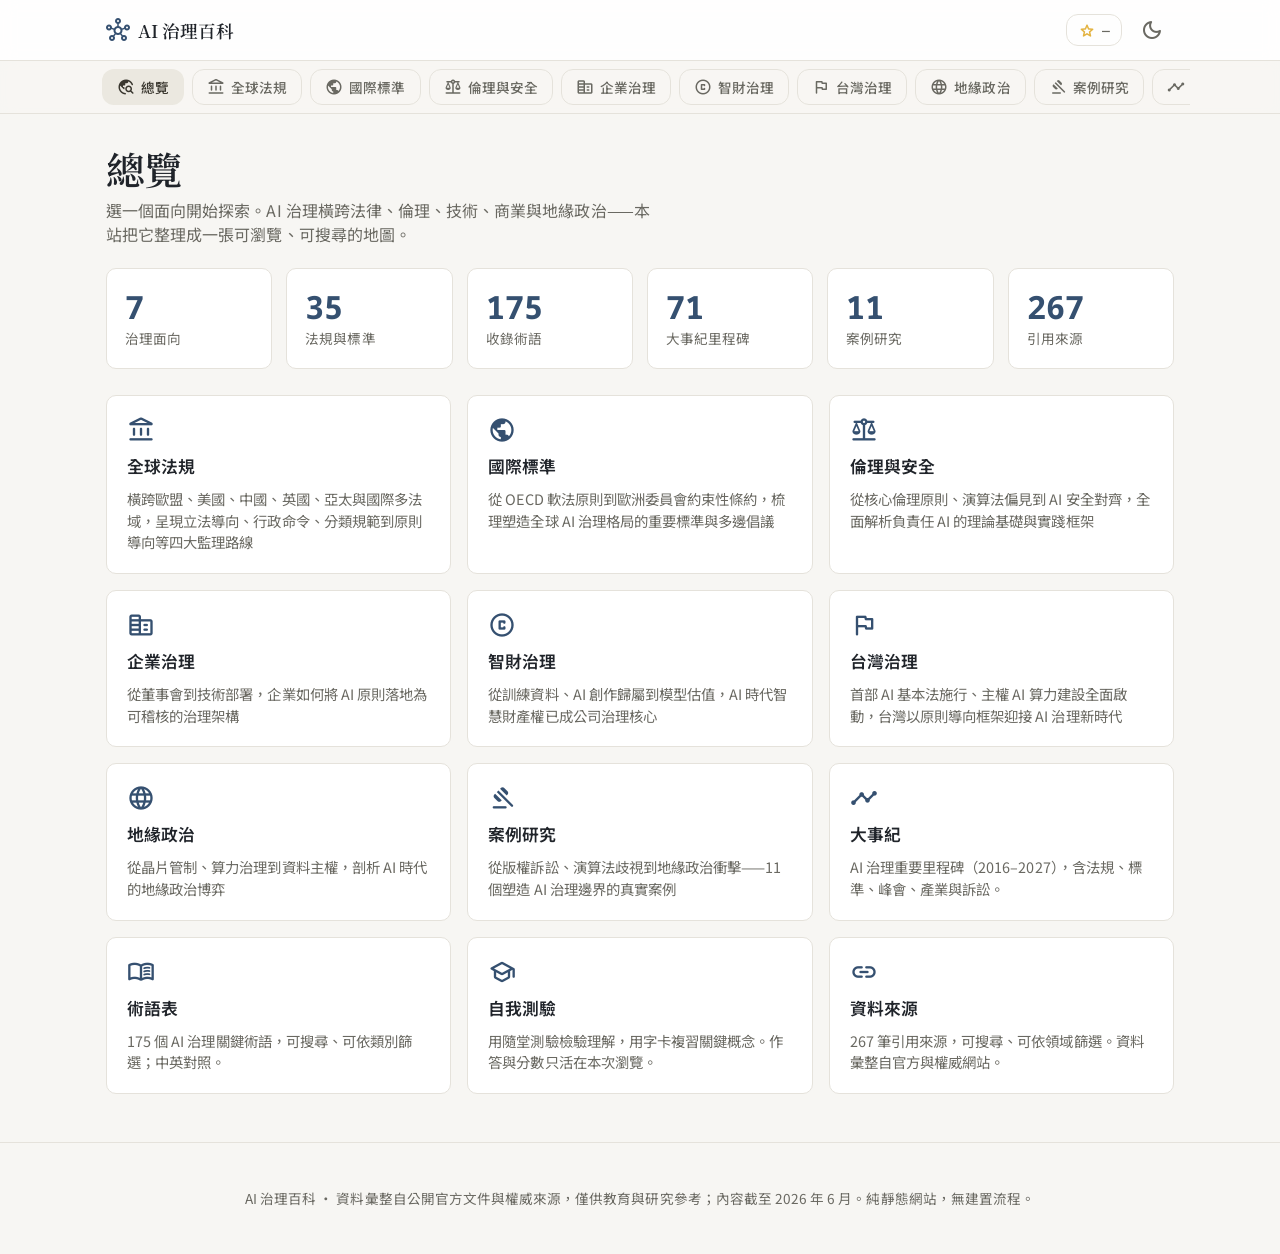
==== commit 789c79a5: "feat: 頁面內容寫進靜態 HTML,新增 sitemap 與 robots.txt 問題:所有頁面的內容都是靠前端 JS 在瀏覽器端組出來的,原始 HTML 的 <main> 是空的。搜尋引擎第一" ====
--- a/index.html
+++ b/index.html
@@ -14,12 +14,12 @@
   <title>AI 治理百科｜全球 AI 治理全景中文百科</title>
   <meta name="description" content="從全球法規、國際標準、倫理安全、企業治理、智財到台灣在地——人工智慧治理（AI Governance）的全景中文百科，含可搜尋術語表、互動時間軸與案例研究。" />
   <meta name="theme-color" content="#355070" />
-  <link rel="canonical" href="https://tingwei161803.github.io/ai-governance/" />
+  <link rel="canonical" href="https://ai-governance.peteraim.com/" />
   <meta property="og:type" content="website" />
   <meta property="og:site_name" content="AI 治理百科" />
   <meta property="og:title" content="AI 治理百科｜全球 AI 治理全景中文百科" />
   <meta property="og:description" content="從全球法規、國際標準、倫理安全、企業治理、智財到台灣在地——人工智慧治理（AI Governance）的全景中文百科，含可搜尋術語表、互動時間軸與案例研究。" />
-  <meta property="og:url" content="https://tingwei161803.github.io/ai-governance/" />
+  <meta property="og:url" content="https://ai-governance.peteraim.com/" />
   <meta property="og:locale" content="zh_TW" />
   <meta name="twitter:card" content="summary" />
   <meta name="twitter:title" content="AI 治理百科｜全球 AI 治理全景中文百科" />
@@ -41,7 +41,9 @@
   </script>
 </head>
 <body data-page="home">
-  <main id="page"></main>
+  <main id="page">
+<header class="page-head"><h1>總覽</h1><p class="page-head__sub">選一個面向開始探索。AI 治理橫跨法律、倫理、技術、商業與地緣政治——本站把它整理成一張可瀏覽、可搜尋的地圖。</p></header><div class="hero__stats"><div class="hero__stat" data-item=""><b class="hero__stat-value" data-count="7">0</b><span class="hero__stat-label">治理面向</span></div><div class="hero__stat" data-item=""><b class="hero__stat-value" data-count="35">1</b><span class="hero__stat-label">法規與標準</span></div><div class="hero__stat" data-item=""><b class="hero__stat-value" data-count="175">4</b><span class="hero__stat-label">收錄術語</span></div><div class="hero__stat" data-item=""><b class="hero__stat-value" data-count="71">2</b><span class="hero__stat-label">大事紀里程碑</span></div><div class="hero__stat" data-item=""><b class="hero__stat-value" data-count="11">0</b><span class="hero__stat-label">案例研究</span></div><div class="hero__stat" data-item=""><b class="hero__stat-value" data-count="267">7</b><span class="hero__stat-label">引用來源</span></div></div><div class="grid"><a class="card card--nav" data-item="" href="regulation.html" aria-label="全球法規"><span class="material-symbols-rounded card__icon" aria-hidden="true">account_balance</span><h3 class="card__title">全球法規</h3><p class="card__summary">橫跨歐盟、美國、中國、英國、亞太與國際多法域，呈現立法導向、行政命令、分類規範到原則導向等四大監理路線</p></a><a class="card card--nav" data-item="" href="standards.html" aria-label="國際標準"><span class="material-symbols-rounded card__icon" aria-hidden="true">public</span><h3 class="card__title">國際標準</h3><p class="card__summary">從 OECD 軟法原則到歐洲委員會約束性條約，梳理塑造全球 AI 治理格局的重要標準與多邊倡議</p></a><a class="card card--nav" data-item="" href="ethics.html" aria-label="倫理與安全"><span class="material-symbols-rounded card__icon" aria-hidden="true">balance</span><h3 class="card__title">倫理與安全</h3><p class="card__summary">從核心倫理原則、演算法偏見到 AI 安全對齊，全面解析負責任 AI 的理論基礎與實踐框架</p></a><a class="card card--nav" data-item="" href="corporate.html" aria-label="企業治理"><span class="material-symbols-rounded card__icon" aria-hidden="true">corporate_fare</span><h3 class="card__title">企業治理</h3><p class="card__summary">從董事會到技術部署，企業如何將 AI 原則落地為可稽核的治理架構</p></a><a class="card card--nav" data-item="" href="ip.html" aria-label="智財治理"><span class="material-symbols-rounded card__icon" aria-hidden="true">copyright</span><h3 class="card__title">智財治理</h3><p class="card__summary">從訓練資料、AI 創作歸屬到模型估值，AI 時代智慧財產權已成公司治理核心</p></a><a class="card card--nav" data-item="" href="taiwan.html" aria-label="台灣治理"><span class="material-symbols-rounded card__icon" aria-hidden="true">flag</span><h3 class="card__title">台灣治理</h3><p class="card__summary">首部 AI 基本法施行、主權 AI 算力建設全面啟動，台灣以原則導向框架迎接 AI 治理新時代</p></a><a class="card card--nav" data-item="" href="geopolitics.html" aria-label="地緣政治"><span class="material-symbols-rounded card__icon" aria-hidden="true">language</span><h3 class="card__title">地緣政治</h3><p class="card__summary">從晶片管制、算力治理到資料主權，剖析 AI 時代的地緣政治博弈</p></a><a class="card card--nav" data-item="" href="cases.html" aria-label="案例研究"><span class="material-symbols-rounded card__icon" aria-hidden="true">gavel</span><h3 class="card__title">案例研究</h3><p class="card__summary">從版權訴訟、演算法歧視到地緣政治衝擊——11 個塑造 AI 治理邊界的真實案例</p></a><a class="card card--nav" data-item="" href="timeline.html" aria-label="大事紀"><span class="material-symbols-rounded card__icon" aria-hidden="true">timeline</span><h3 class="card__title">大事紀</h3><p class="card__summary">AI 治理重要里程碑（2016–2027），含法規、標準、峰會、產業與訴訟。</p></a><a class="card card--nav" data-item="" href="glossary.html" aria-label="術語表"><span class="material-symbols-rounded card__icon" aria-hidden="true">menu_book</span><h3 class="card__title">術語表</h3><p class="card__summary">175 個 AI 治理關鍵術語，可搜尋、可依類別篩選；中英對照。</p></a><a class="card card--nav" data-item="" href="learn.html" aria-label="自我測驗"><span class="material-symbols-rounded card__icon" aria-hidden="true">school</span><h3 class="card__title">自我測驗</h3><p class="card__summary">用隨堂測驗檢驗理解，用字卡複習關鍵概念。作答與分數只活在本次瀏覽。</p></a><a class="card card--nav" data-item="" href="sources.html" aria-label="資料來源"><span class="material-symbols-rounded card__icon" aria-hidden="true">link</span><h3 class="card__title">資料來源</h3><p class="card__summary">267 筆引用來源，可搜尋、可依領域篩選。資料彙整自官方與權威網站。</p></a></div>
+</main>
   <script src="data/data.js"></script>
   <script src="assets/shell.js"></script>
   <script src="assets/app.js"></script>
--- a/assets/styles.css
+++ b/assets/styles.css
@@ -411,9 +411,31 @@
 .tl-src { display:inline-block; margin-top:8px; font-size:.74rem; font-family:var(--font-mono); color:var(--primary); }
 .tl-src:hover { text-decoration:underline; }
 .dialog__src { margin-top:16px; padding-top:12px; border-top:1px solid var(--outline-variant); }
-.dialog__src a { font-size:.82rem; color:var(--primary); }
 .dialog__body p { line-height:1.7; }
+
+/* ---- reference lists (article footer + gallery dialog) ---- */
+.ref-head { margin:0 0 8px; font-size:.78rem; font-weight:700; letter-spacing:.08em;
+  text-transform:uppercase; color:var(--on-surface-variant); font-family:var(--font-mono); }
+.ref-list { list-style:none; margin:0; padding:0; display:flex; flex-direction:column; gap:7px; }
+.ref-list li { position:relative; padding-left:16px; }
+.ref-list li::before { content:"›"; position:absolute; left:2px; top:0; color:var(--outline); }
+.ref-link { font-size:.85rem; line-height:1.5; color:var(--primary); word-break:break-word; }
+.ref-link:hover { text-decoration:underline; }
+.prose .article-section:last-child .ref-list { margin-top:4px; }
+
+/* ---- GitHub star button (appbar) ---- */
+.gh-star { display:inline-flex; align-items:center; gap:6px; padding:6px 11px;
+  border:1px solid var(--outline-variant); border-radius:var(--radius-lg);
+  color:var(--on-surface-variant); font-size:.82rem; font-weight:500;
+  transition:background .15s,border-color .15s,color .15s; }
+.gh-star:hover { background:var(--surface-container-high); border-color:var(--outline); color:var(--on-surface); }
+.gh-star .material-symbols-rounded { font-size:18px; color:#E3B341; }
+.gh-star__count { font-family:var(--font-mono); font-variant-numeric:tabular-nums; min-width:1ch; }
 
 /* ---- responsive : sticky offsets for the quiz score on small screens ---- */
 @media (max-width:860px){ .quiz-score{ top:60px; } }
-@media (max-width:600px){ .glossary-list{ grid-template-columns:1fr; } .flashgrid{ grid-template-columns:repeat(auto-fill,minmax(150px,1fr)); } }
+@media (max-width:600px){
+  .glossary-list{ grid-template-columns:1fr; }
+  .flashgrid{ grid-template-columns:repeat(auto-fill,minmax(150px,1fr)); }
+}
+@media (max-width:375px){ .gh-star__count{ display:none; } }
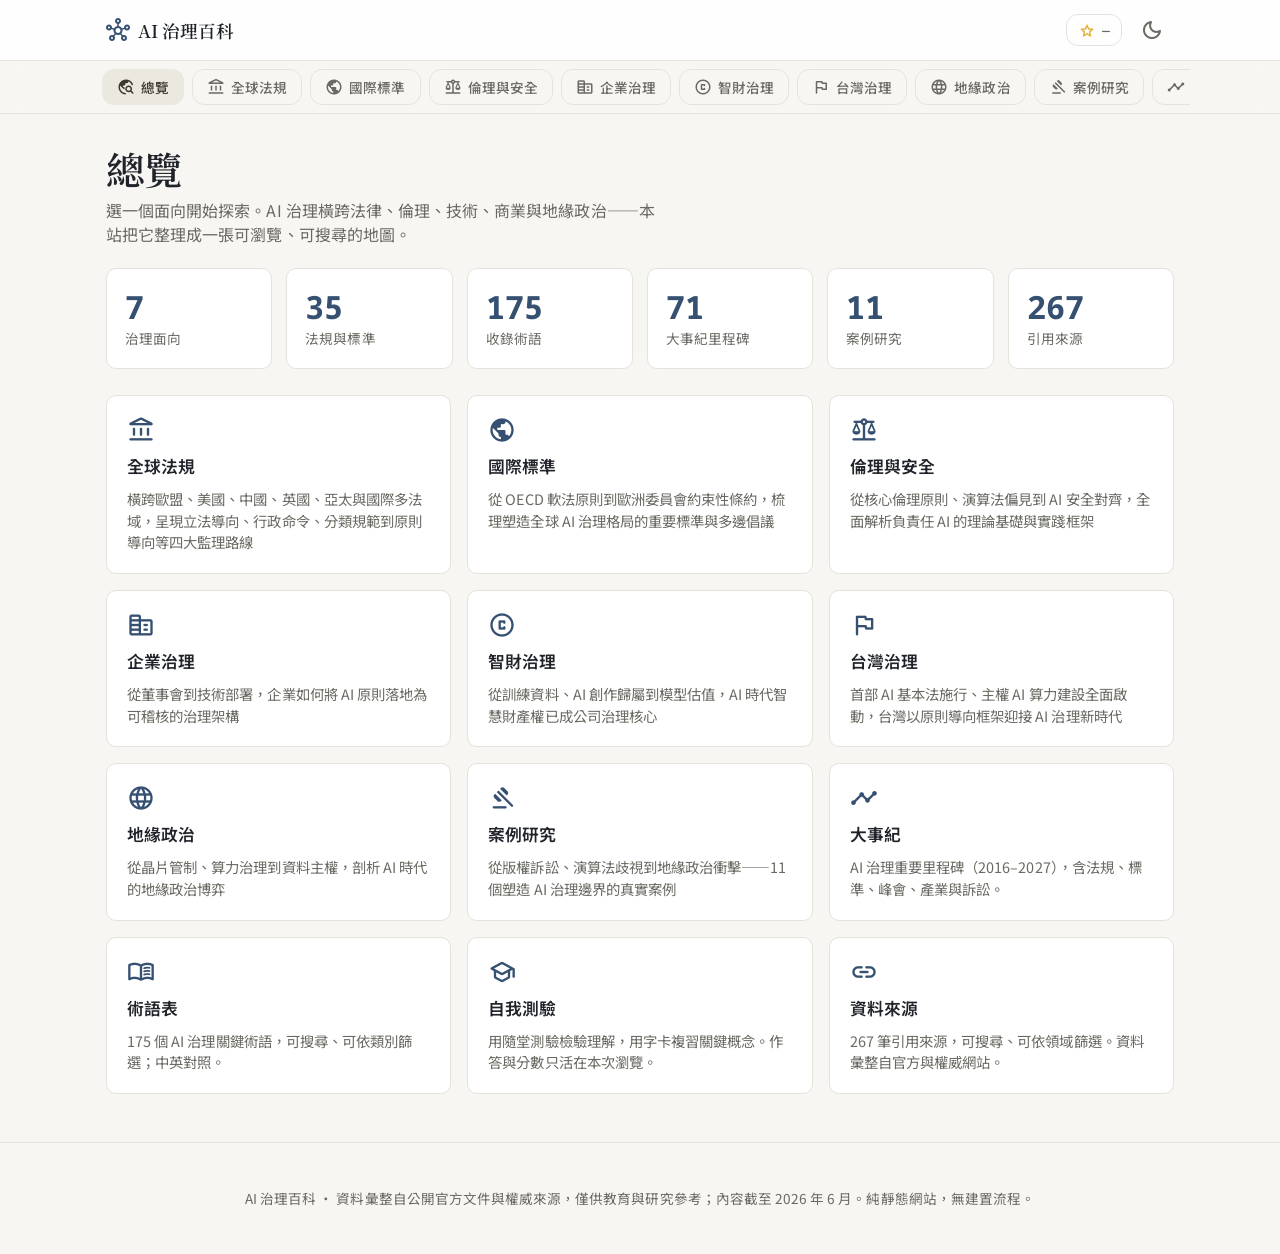
==== commit f83c9573: "feat: 加上社群分享預覽圖(og:image) 新增 1200×630 的 og-image.png,並在全站 13 個頁面的 <head> 補上 og:image / og:image:widt" ====
--- a/index.html
+++ b/index.html
@@ -21,7 +21,7 @@
   <meta property="og:description" content="從全球法規、國際標準、倫理安全、企業治理、智財到台灣在地——人工智慧治理（AI Governance）的全景中文百科，含可搜尋術語表、互動時間軸與案例研究。" />
   <meta property="og:url" content="https://ai-governance.peteraim.com/" />
   <meta property="og:locale" content="zh_TW" />
-  <meta name="twitter:card" content="summary" />
+  <meta name="twitter:card" content="summary_large_image" />
   <meta name="twitter:title" content="AI 治理百科｜全球 AI 治理全景中文百科" />
   <meta name="twitter:description" content="從全球法規、國際標準、倫理安全、企業治理、智財到台灣在地——人工智慧治理（AI Governance）的全景中文百科，含可搜尋術語表、互動時間軸與案例研究。" />
   <link rel="preconnect" href="https://fonts.googleapis.com" />
@@ -39,10 +39,14 @@
     "inLanguage": "zh-Hant-TW"
   }
   </script>
+  <meta property="og:image" content="https://ai-governance.peteraim.com/og-image.png">
+  <meta property="og:image:width" content="1200">
+  <meta property="og:image:height" content="630">
+  <meta name="twitter:image" content="https://ai-governance.peteraim.com/og-image.png">
 </head>
 <body data-page="home">
   <main id="page">
-<header class="page-head"><h1>總覽</h1><p class="page-head__sub">選一個面向開始探索。AI 治理橫跨法律、倫理、技術、商業與地緣政治——本站把它整理成一張可瀏覽、可搜尋的地圖。</p></header><div class="hero__stats"><div class="hero__stat" data-item=""><b class="hero__stat-value" data-count="7">0</b><span class="hero__stat-label">治理面向</span></div><div class="hero__stat" data-item=""><b class="hero__stat-value" data-count="35">1</b><span class="hero__stat-label">法規與標準</span></div><div class="hero__stat" data-item=""><b class="hero__stat-value" data-count="175">4</b><span class="hero__stat-label">收錄術語</span></div><div class="hero__stat" data-item=""><b class="hero__stat-value" data-count="71">2</b><span class="hero__stat-label">大事紀里程碑</span></div><div class="hero__stat" data-item=""><b class="hero__stat-value" data-count="11">0</b><span class="hero__stat-label">案例研究</span></div><div class="hero__stat" data-item=""><b class="hero__stat-value" data-count="267">7</b><span class="hero__stat-label">引用來源</span></div></div><div class="grid"><a class="card card--nav" data-item="" href="regulation.html" aria-label="全球法規"><span class="material-symbols-rounded card__icon" aria-hidden="true">account_balance</span><h3 class="card__title">全球法規</h3><p class="card__summary">橫跨歐盟、美國、中國、英國、亞太與國際多法域，呈現立法導向、行政命令、分類規範到原則導向等四大監理路線</p></a><a class="card card--nav" data-item="" href="standards.html" aria-label="國際標準"><span class="material-symbols-rounded card__icon" aria-hidden="true">public</span><h3 class="card__title">國際標準</h3><p class="card__summary">從 OECD 軟法原則到歐洲委員會約束性條約，梳理塑造全球 AI 治理格局的重要標準與多邊倡議</p></a><a class="card card--nav" data-item="" href="ethics.html" aria-label="倫理與安全"><span class="material-symbols-rounded card__icon" aria-hidden="true">balance</span><h3 class="card__title">倫理與安全</h3><p class="card__summary">從核心倫理原則、演算法偏見到 AI 安全對齊，全面解析負責任 AI 的理論基礎與實踐框架</p></a><a class="card card--nav" data-item="" href="corporate.html" aria-label="企業治理"><span class="material-symbols-rounded card__icon" aria-hidden="true">corporate_fare</span><h3 class="card__title">企業治理</h3><p class="card__summary">從董事會到技術部署，企業如何將 AI 原則落地為可稽核的治理架構</p></a><a class="card card--nav" data-item="" href="ip.html" aria-label="智財治理"><span class="material-symbols-rounded card__icon" aria-hidden="true">copyright</span><h3 class="card__title">智財治理</h3><p class="card__summary">從訓練資料、AI 創作歸屬到模型估值，AI 時代智慧財產權已成公司治理核心</p></a><a class="card card--nav" data-item="" href="taiwan.html" aria-label="台灣治理"><span class="material-symbols-rounded card__icon" aria-hidden="true">flag</span><h3 class="card__title">台灣治理</h3><p class="card__summary">首部 AI 基本法施行、主權 AI 算力建設全面啟動，台灣以原則導向框架迎接 AI 治理新時代</p></a><a class="card card--nav" data-item="" href="geopolitics.html" aria-label="地緣政治"><span class="material-symbols-rounded card__icon" aria-hidden="true">language</span><h3 class="card__title">地緣政治</h3><p class="card__summary">從晶片管制、算力治理到資料主權，剖析 AI 時代的地緣政治博弈</p></a><a class="card card--nav" data-item="" href="cases.html" aria-label="案例研究"><span class="material-symbols-rounded card__icon" aria-hidden="true">gavel</span><h3 class="card__title">案例研究</h3><p class="card__summary">從版權訴訟、演算法歧視到地緣政治衝擊——11 個塑造 AI 治理邊界的真實案例</p></a><a class="card card--nav" data-item="" href="timeline.html" aria-label="大事紀"><span class="material-symbols-rounded card__icon" aria-hidden="true">timeline</span><h3 class="card__title">大事紀</h3><p class="card__summary">AI 治理重要里程碑（2016–2027），含法規、標準、峰會、產業與訴訟。</p></a><a class="card card--nav" data-item="" href="glossary.html" aria-label="術語表"><span class="material-symbols-rounded card__icon" aria-hidden="true">menu_book</span><h3 class="card__title">術語表</h3><p class="card__summary">175 個 AI 治理關鍵術語，可搜尋、可依類別篩選；中英對照。</p></a><a class="card card--nav" data-item="" href="learn.html" aria-label="自我測驗"><span class="material-symbols-rounded card__icon" aria-hidden="true">school</span><h3 class="card__title">自我測驗</h3><p class="card__summary">用隨堂測驗檢驗理解，用字卡複習關鍵概念。作答與分數只活在本次瀏覽。</p></a><a class="card card--nav" data-item="" href="sources.html" aria-label="資料來源"><span class="material-symbols-rounded card__icon" aria-hidden="true">link</span><h3 class="card__title">資料來源</h3><p class="card__summary">267 筆引用來源，可搜尋、可依領域篩選。資料彙整自官方與權威網站。</p></a></div>
+<header class="page-head"><h1>總覽</h1><p class="page-head__sub">選一個面向開始探索。AI 治理橫跨法律、倫理、技術、商業與地緣政治——本站把它整理成一張可瀏覽、可搜尋的地圖。</p></header><div class="hero__stats"><div class="hero__stat" data-item=""><b class="hero__stat-value" data-count="7">7</b><span class="hero__stat-label">治理面向</span></div><div class="hero__stat" data-item=""><b class="hero__stat-value" data-count="35">35</b><span class="hero__stat-label">法規與標準</span></div><div class="hero__stat" data-item=""><b class="hero__stat-value" data-count="175">175</b><span class="hero__stat-label">收錄術語</span></div><div class="hero__stat" data-item=""><b class="hero__stat-value" data-count="71">71</b><span class="hero__stat-label">大事紀里程碑</span></div><div class="hero__stat" data-item=""><b class="hero__stat-value" data-count="11">11</b><span class="hero__stat-label">案例研究</span></div><div class="hero__stat" data-item=""><b class="hero__stat-value" data-count="267">267</b><span class="hero__stat-label">引用來源</span></div></div><div class="grid"><a class="card card--nav" data-item="" href="regulation.html" aria-label="全球法規"><span class="material-symbols-rounded card__icon" aria-hidden="true">account_balance</span><h3 class="card__title">全球法規</h3><p class="card__summary">橫跨歐盟、美國、中國、英國、亞太與國際多法域，呈現立法導向、行政命令、分類規範到原則導向等四大監理路線</p></a><a class="card card--nav" data-item="" href="standards.html" aria-label="國際標準"><span class="material-symbols-rounded card__icon" aria-hidden="true">public</span><h3 class="card__title">國際標準</h3><p class="card__summary">從 OECD 軟法原則到歐洲委員會約束性條約，梳理塑造全球 AI 治理格局的重要標準與多邊倡議</p></a><a class="card card--nav" data-item="" href="ethics.html" aria-label="倫理與安全"><span class="material-symbols-rounded card__icon" aria-hidden="true">balance</span><h3 class="card__title">倫理與安全</h3><p class="card__summary">從核心倫理原則、演算法偏見到 AI 安全對齊，全面解析負責任 AI 的理論基礎與實踐框架</p></a><a class="card card--nav" data-item="" href="corporate.html" aria-label="企業治理"><span class="material-symbols-rounded card__icon" aria-hidden="true">corporate_fare</span><h3 class="card__title">企業治理</h3><p class="card__summary">從董事會到技術部署，企業如何將 AI 原則落地為可稽核的治理架構</p></a><a class="card card--nav" data-item="" href="ip.html" aria-label="智財治理"><span class="material-symbols-rounded card__icon" aria-hidden="true">copyright</span><h3 class="card__title">智財治理</h3><p class="card__summary">從訓練資料、AI 創作歸屬到模型估值，AI 時代智慧財產權已成公司治理核心</p></a><a class="card card--nav" data-item="" href="taiwan.html" aria-label="台灣治理"><span class="material-symbols-rounded card__icon" aria-hidden="true">flag</span><h3 class="card__title">台灣治理</h3><p class="card__summary">首部 AI 基本法施行、主權 AI 算力建設全面啟動，台灣以原則導向框架迎接 AI 治理新時代</p></a><a class="card card--nav" data-item="" href="geopolitics.html" aria-label="地緣政治"><span class="material-symbols-rounded card__icon" aria-hidden="true">language</span><h3 class="card__title">地緣政治</h3><p class="card__summary">從晶片管制、算力治理到資料主權，剖析 AI 時代的地緣政治博弈</p></a><a class="card card--nav" data-item="" href="cases.html" aria-label="案例研究"><span class="material-symbols-rounded card__icon" aria-hidden="true">gavel</span><h3 class="card__title">案例研究</h3><p class="card__summary">從版權訴訟、演算法歧視到地緣政治衝擊——11 個塑造 AI 治理邊界的真實案例</p></a><a class="card card--nav" data-item="" href="timeline.html" aria-label="大事紀"><span class="material-symbols-rounded card__icon" aria-hidden="true">timeline</span><h3 class="card__title">大事紀</h3><p class="card__summary">AI 治理重要里程碑（2016–2027），含法規、標準、峰會、產業與訴訟。</p></a><a class="card card--nav" data-item="" href="glossary.html" aria-label="術語表"><span class="material-symbols-rounded card__icon" aria-hidden="true">menu_book</span><h3 class="card__title">術語表</h3><p class="card__summary">175 個 AI 治理關鍵術語，可搜尋、可依類別篩選；中英對照。</p></a><a class="card card--nav" data-item="" href="learn.html" aria-label="自我測驗"><span class="material-symbols-rounded card__icon" aria-hidden="true">school</span><h3 class="card__title">自我測驗</h3><p class="card__summary">用隨堂測驗檢驗理解，用字卡複習關鍵概念。作答與分數只活在本次瀏覽。</p></a><a class="card card--nav" data-item="" href="sources.html" aria-label="資料來源"><span class="material-symbols-rounded card__icon" aria-hidden="true">link</span><h3 class="card__title">資料來源</h3><p class="card__summary">267 筆引用來源，可搜尋、可依領域篩選。資料彙整自官方與權威網站。</p></a></div>
 </main>
   <script src="data/data.js"></script>
   <script src="assets/shell.js"></script>
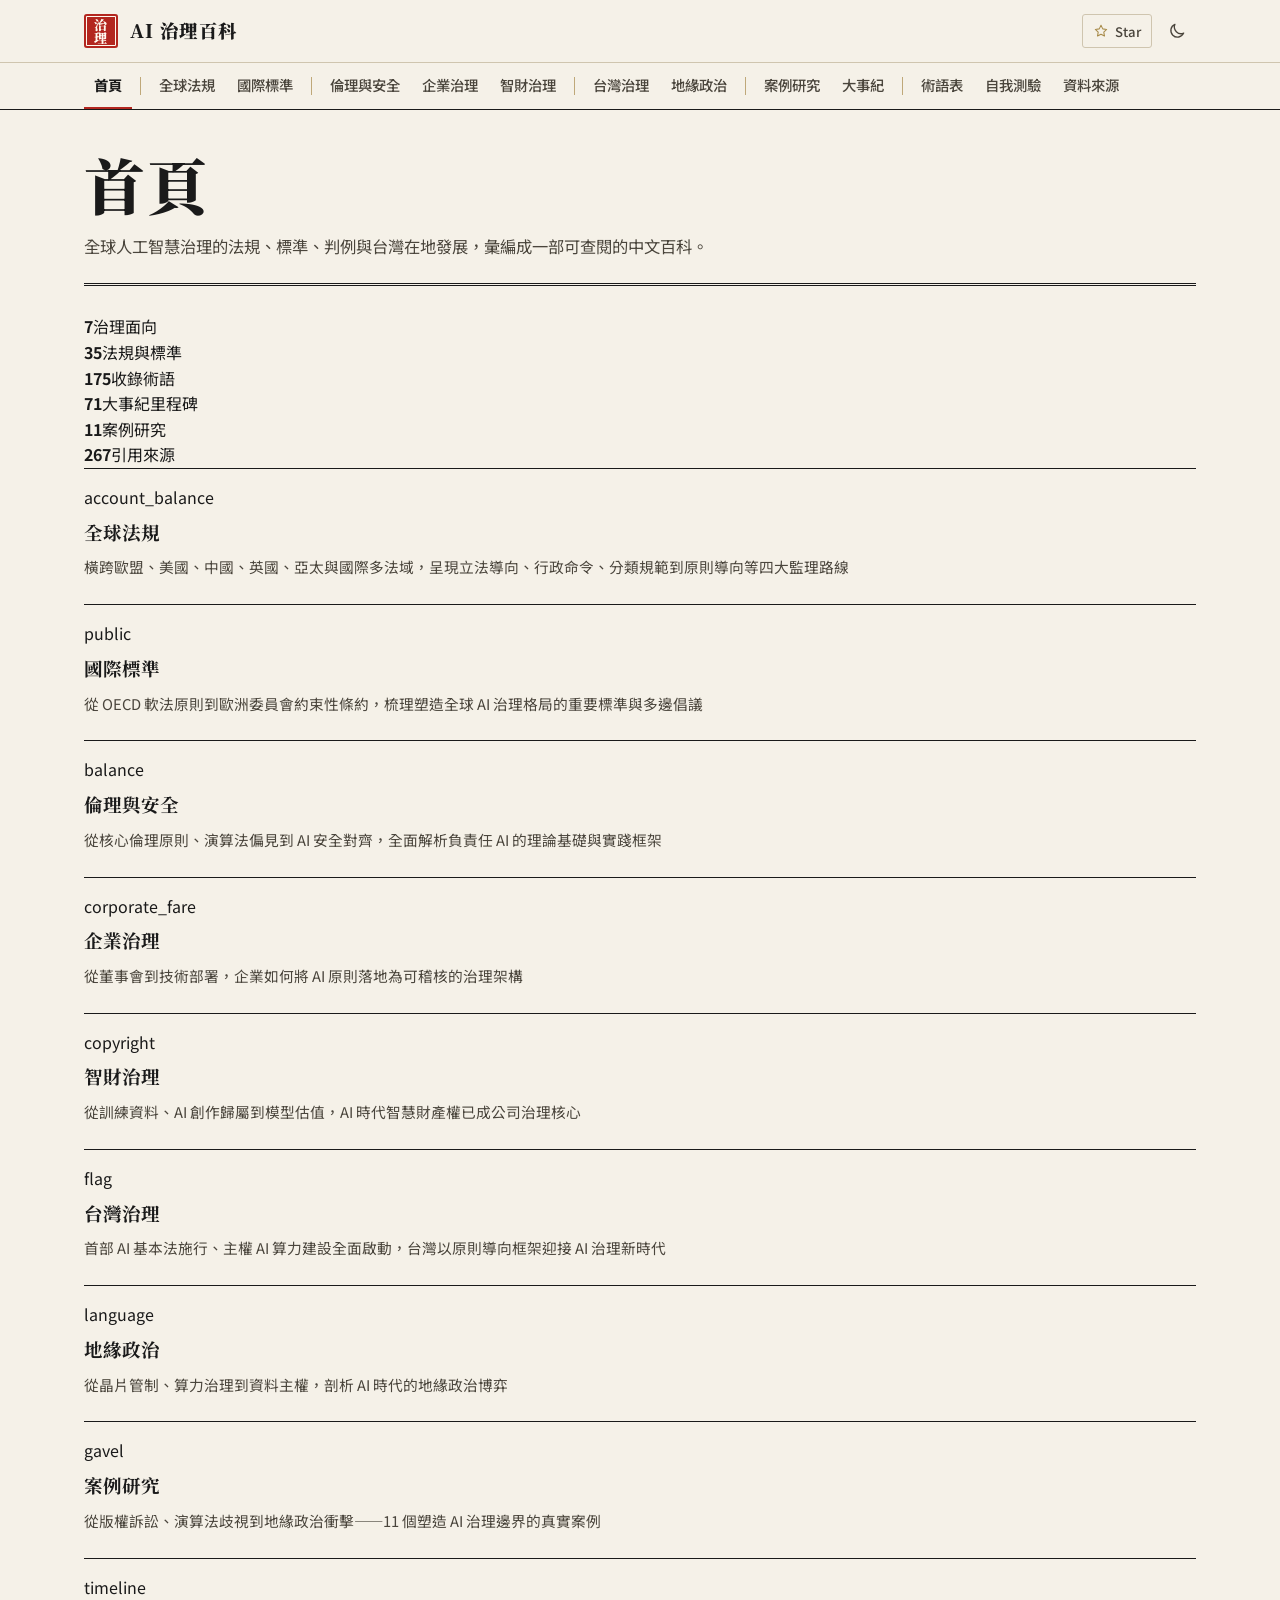
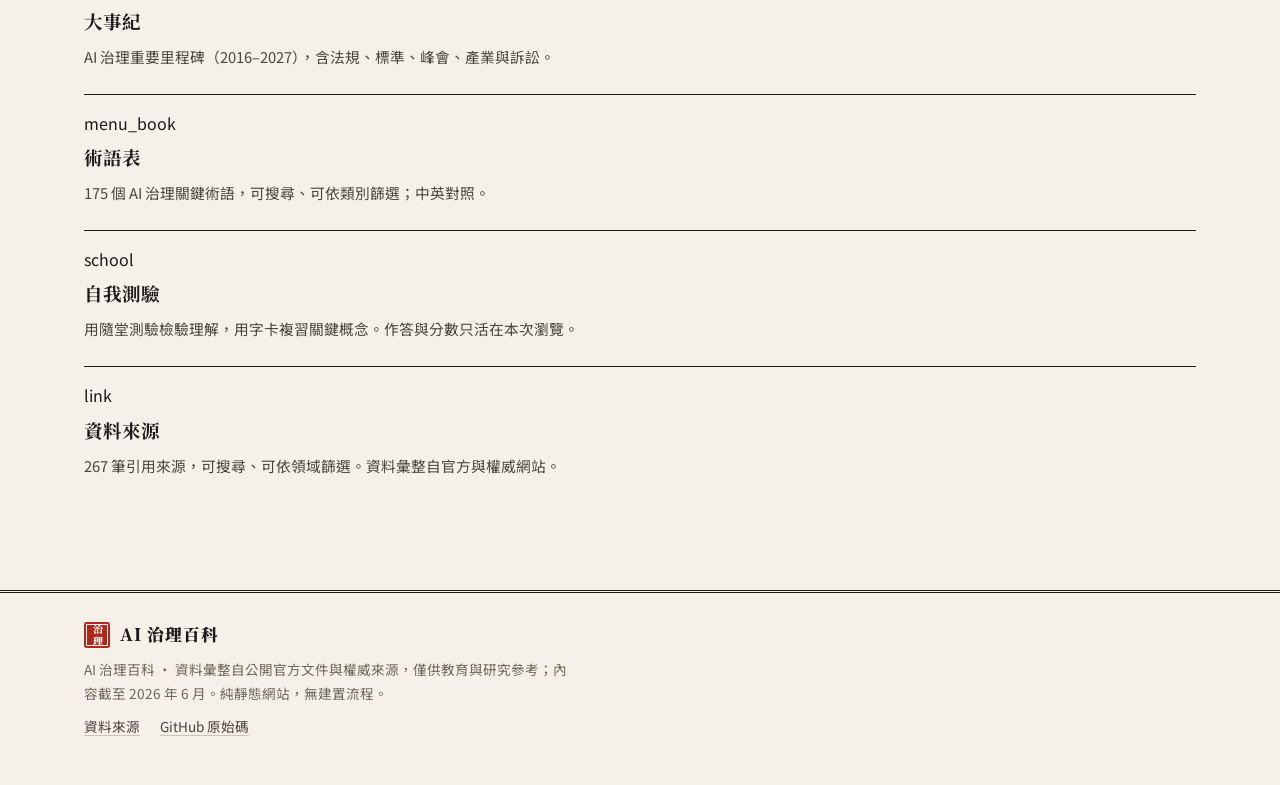
==== commit 02dcc118: "style: 換上公報／法典版式的設計系統與共用版頭 原本是 MD3 基底再疊一層「編輯極簡」覆蓋，兩層互相抵銷又沒有主題感。整份 styles.css 重寫成單一層： - 公報紙色、墨色、雙線分隔；" ====
--- a/index.html
+++ b/index.html
@@ -13,7 +13,7 @@
   <meta name="viewport" content="width=device-width, initial-scale=1.0, viewport-fit=cover" />
   <title>AI 治理百科｜全球 AI 治理全景中文百科</title>
   <meta name="description" content="從全球法規、國際標準、倫理安全、企業治理、智財到台灣在地——人工智慧治理（AI Governance）的全景中文百科，含可搜尋術語表、互動時間軸與案例研究。" />
-  <meta name="theme-color" content="#355070" />
+  <meta name="theme-color" content="#F5F1E8" />
   <link rel="canonical" href="https://ai-governance.peteraim.com/" />
   <meta property="og:type" content="website" />
   <meta property="og:site_name" content="AI 治理百科" />
@@ -26,8 +26,7 @@
   <meta name="twitter:description" content="從全球法規、國際標準、倫理安全、企業治理、智財到台灣在地——人工智慧治理（AI Governance）的全景中文百科，含可搜尋術語表、互動時間軸與案例研究。" />
   <link rel="preconnect" href="https://fonts.googleapis.com" />
   <link rel="preconnect" href="https://fonts.gstatic.com" crossorigin />
-  <link href="https://fonts.googleapis.com/css2?family=Noto+Sans+TC:wght@400;500;700&family=Noto+Serif+TC:wght@500;600;700&family=Noto+Sans+Mono:wght@400;500&display=swap" rel="stylesheet" />
-  <link href="https://fonts.googleapis.com/css2?family=Material+Symbols+Rounded:opsz,wght,FILL,GRAD@24,400,0,0&display=swap" rel="stylesheet" />
+  <link href="https://fonts.googleapis.com/css2?family=IBM+Plex+Mono:wght@400;500&family=Libre+Caslon+Display&family=Noto+Sans+TC:wght@400;500;700&family=Noto+Serif+TC:wght@400;700;900&display=swap" rel="stylesheet" />
   <link rel="stylesheet" href="assets/styles.css" />
   <script type="application/ld+json">
   {
--- a/assets/styles.css
+++ b/assets/styles.css
@@ -1,441 +1,552 @@
 /* =========================================================================
-   multipage · Material Design 3 baseline (pure CSS, no build)
-   Shared by every page. Tokens + chrome + one block per page layout.
+   AI 治理百科 — 公報／法典版式 (Gazette & legal codex)
+   Shared by every page. Plain CSS, no build.
+
+   Visual grammar
+   - gazette paper + ink, ruled with hairlines and double rules
+   - seal red  (--seal)   = binding law  (硬法)  → square marks
+   - treaty blue (--treaty) = soft law   (軟法)  → ring marks
+   - brass (--brass) for section marks (§), volume numbers and rules
+   - Noto Serif TC 900 for display, Noto Serif TC 400 for reading,
+     Noto Sans TC for UI, Libre Caslon Display for large numerals,
+     IBM Plex Mono for dates
    ========================================================================= */
 
-/* ---- MD3 tokens : LIGHT ---- */
+/* ---- tokens : light ---- */
 :root,
 [data-theme="light"] {
-  --primary:#6750A4; --on-primary:#FFFFFF; --primary-container:#EADDFF; --on-primary-container:#21005D;
-  --secondary:#625B71; --secondary-container:#E8DEF8; --on-secondary-container:#1D192B;
-  --tertiary:#7D5260; --tertiary-container:#FFD8E4;
-  --background:#FEF7FF; --on-background:#1D1B20; --surface:#FEF7FF;
-  --surface-container:#F3EDF7; --surface-container-high:#ECE6F0; --surface-variant:#E7E0EC;
-  --on-surface:#1D1B20; --on-surface-variant:#49454F;
-  --outline:#79747E; --outline-variant:#CAC4D0; --error:#B3261E; --success:#2E7D32;
-  --elev-1:0 1px 2px rgba(0,0,0,.10),0 1px 3px 1px rgba(0,0,0,.06);
-  --elev-2:0 2px 6px 2px rgba(0,0,0,.10),0 1px 2px rgba(0,0,0,.12);
-  --elev-3:0 4px 8px 3px rgba(0,0,0,.12),0 1px 3px rgba(0,0,0,.14);
-  --radius-sm:8px; --radius:16px; --radius-lg:28px;
-  --font-body:"Roboto Flex","Roboto","Noto Sans TC",system-ui,sans-serif;
-}
-/* ---- MD3 tokens : DARK ---- */
+  --paper:#F5F1E8; --paper-2:#ECE6D7; --paper-3:#E2DAC6;
+  --ink:#1A1A1A; --ink-body:#2B2822; --ink-2:#4A453C; --ink-3:#6E6759;
+  --rule:#CFC5AF; --rule-strong:#1A1A1A;
+  --seal:#B3261E; --seal-bg:#B3261E; --on-seal:#FFF8EE;
+  --treaty:#1F4E79; --brass:#A88B4A; --brass-text:#7E6528;
+  --verdigris:#2F6B5B; --grey:#6B655A; --umber:#8E5427;
+  --tint-seal:#F3E1DA; --tint-treaty:#DEE6EE; --tint-green:#DDE9E2;
+  --shadow:0 18px 50px rgba(40,30,10,.18);
+  --f-display:"Noto Serif TC","Songti TC",serif;
+  --f-serif:"Noto Serif TC","Songti TC",Georgia,serif;
+  --f-sans:"Noto Sans TC",-apple-system,BlinkMacSystemFont,"PingFang TC","Segoe UI",sans-serif;
+  --f-num:"Libre Caslon Display","Noto Serif TC",Georgia,serif;
+  --f-mono:"IBM Plex Mono",ui-monospace,"SF Mono",monospace;
+  --wrap:1160px;
+  --nav-h:46px;
+  color-scheme:light;
+}
+/* ---- tokens : dark ---- */
 [data-theme="dark"] {
-  --primary:#D0BCFF; --on-primary:#381E72; --primary-container:#4F378B; --on-primary-container:#EADDFF;
-  --secondary:#CCC2DC; --secondary-container:#4A4458; --on-secondary-container:#E8DEF8;
-  --tertiary:#EFB8C8; --tertiary-container:#633B48;
-  --background:#141218; --on-background:#E6E0E9; --surface:#141218;
-  --surface-container:#211F26; --surface-container-high:#2B2930; --surface-variant:#49454F;
-  --on-surface:#E6E0E9; --on-surface-variant:#CAC4D0;
-  --outline:#938F99; --outline-variant:#49454F; --error:#F2B8B5; --success:#A5D6A7;
-}
-
-/* ---- Reset / base ---- */
+  --paper:#14161A; --paper-2:#1C1F24; --paper-3:#262A30;
+  --ink:#E8E2D4; --ink-body:#D8D1C2; --ink-2:#BDB5A5; --ink-3:#958E80;
+  --rule:#383B41; --rule-strong:#E8E2D4;
+  --seal:#E37066; --seal-bg:#A8322A; --on-seal:#FFF3EA;
+  --treaty:#86AFD6; --brass:#C9AE6E; --brass-text:#C9AE6E;
+  --verdigris:#7DBBA8; --grey:#A39B8B; --umber:#D29A6C;
+  --tint-seal:#3A1F1C; --tint-treaty:#1B2B3B; --tint-green:#1C3029;
+  --shadow:0 18px 50px rgba(0,0,0,.5);
+  color-scheme:dark;
+}
+
+/* ---- base ---- */
 * { box-sizing:border-box; }
-html { scroll-behavior:smooth; }
+html { scroll-behavior:smooth; -webkit-text-size-adjust:100%; }
 body {
-  margin:0; font-family:var(--font-body); background:var(--background); color:var(--on-background);
-  -webkit-font-smoothing:antialiased; transition:background .2s,color .2s; overflow-x:hidden;
+  margin:0; background:var(--paper); color:var(--ink);
+  font-family:var(--f-sans); font-size:16px; line-height:1.6;
+  -webkit-font-smoothing:antialiased; overflow-x:hidden;
 }
 a { color:inherit; text-decoration:none; }
-.material-symbols-rounded { font-variation-settings:"FILL" 0,"wght" 400,"GRAD" 0,"opsz" 24; line-height:1; user-select:none; }
+h1,h2,h3 { text-wrap:balance; }
+p { text-wrap:pretty; }
+:lang(zh) em, :lang(zh-Hant) em { font-style:normal; font-weight:700; }
+:focus-visible { outline:2px solid var(--treaty); outline-offset:3px; }
+button { font:inherit; color:inherit; }
+svg { display:block; }
+[hidden] { display:none !important; }
 .skip-link {
-  position:absolute; left:-999px; top:8px; z-index:60; background:var(--primary); color:var(--on-primary);
-  padding:8px 14px; border-radius:var(--radius-lg);
+  position:absolute; left:-999px; top:8px; z-index:60; background:var(--ink); color:var(--paper);
+  padding:8px 14px;
 }
 .skip-link:focus { left:12px; }
-
-/* ---- App bar ---- */
-.appbar { position:sticky; top:0; z-index:30; background:var(--surface-container); box-shadow:var(--elev-1); }
-.appbar__inner { max-width:1100px; margin:0 auto; padding:10px 16px; display:flex; align-items:center; gap:12px; }
-.brand { display:flex; align-items:center; gap:8px; font-weight:700; font-size:1.1rem; color:var(--on-surface); min-width:0; overflow:hidden; }
-.brand__logo { color:var(--primary); flex:0 0 auto; }
-.brand__name { overflow:hidden; text-overflow:ellipsis; white-space:nowrap; }
-.appbar__actions { margin-left:auto; display:flex; align-items:center; gap:8px; flex:0 0 auto; }
-.icon-btn { display:inline-flex; align-items:center; gap:4px; border:none; background:transparent; color:var(--on-surface-variant);
-  border-radius:var(--radius-lg); padding:8px 10px; cursor:pointer; font:inherit; transition:background .15s; }
-.icon-btn:hover { background:var(--surface-container-high); }
-.icon-btn__txt { font-size:.85rem; font-weight:500; }
-
-/* ---- Cross-page nav ---- */
+.num { font-family:var(--f-num); font-weight:400; font-variant-numeric:lining-nums; }
+
+/* ---- seal (印) — the site mark ---- */
+.seal {
+  display:inline-grid; place-items:center; flex:0 0 auto;
+  width:34px; height:34px; background:var(--seal-bg); color:var(--on-seal);
+  font-family:var(--f-display); font-weight:900; font-size:13px; line-height:1;
+  writing-mode:vertical-rl; letter-spacing:.06em;
+  border-radius:3px; box-shadow:inset 0 0 0 2px var(--seal-bg), inset 0 0 0 3px var(--on-seal);
+}
+.seal--sm { width:26px; height:26px; font-size:10px; }
+
+/* ---- legal-force stamps: square seal = binding, ring = soft ---- */
+.stamp {
+  display:inline-block; flex:0 0 auto; font-family:var(--f-serif); font-weight:700;
+  font-size:.72rem; line-height:1.5; letter-spacing:.12em; padding:0 5px 0 7px; vertical-align:.1em;
+}
+.stamp--binding { background:var(--seal-bg); color:var(--on-seal); border-radius:2px; }
+.stamp--soft { color:var(--treaty); box-shadow:inset 0 0 0 1.5px var(--treaty); border-radius:999px; padding:0 7px 0 9px; }
+.stamp--pending { color:var(--ink-3); box-shadow:inset 0 0 0 1px var(--ink-3); border-radius:2px; background:repeating-linear-gradient(135deg,transparent 0 4px,color-mix(in srgb,var(--ink-3) 18%,transparent) 4px 5px); }
+.stamp--mixed { color:#fff; background:linear-gradient(90deg,var(--seal-bg) 50%,var(--treaty) 50%); border-radius:2px; }
+[data-theme="dark"] .stamp--mixed { background:linear-gradient(90deg,var(--seal-bg) 50%,#2D5D8A 50%); }
+
+/* =======================================================================
+   CHROME — nameplate, nav, footer
+   ===================================================================== */
+.appbar { background:var(--paper); border-bottom:1px solid var(--rule); }
+.appbar__inner { max-width:var(--wrap); margin:0 auto; padding:12px 24px; display:flex; align-items:center; gap:12px; }
+.brand { display:flex; align-items:center; gap:12px; min-width:0; }
+.brand__name { font-family:var(--f-display); font-weight:900; font-size:1.15rem; letter-spacing:.06em; white-space:nowrap; overflow:hidden; text-overflow:ellipsis; }
+.appbar__actions { margin-left:auto; display:flex; align-items:center; gap:6px; flex:0 0 auto; }
+.icon-btn {
+  display:inline-grid; place-items:center; width:38px; height:38px; border:1px solid transparent; background:transparent;
+  color:var(--ink-2); border-radius:3px; cursor:pointer; padding:0;
+}
+.icon-btn:hover { border-color:var(--rule); color:var(--ink); }
+.icon-btn svg { width:20px; height:20px; }
+.gh-star {
+  display:inline-flex; align-items:center; gap:6px; height:34px; padding:0 10px;
+  border:1px solid var(--rule); border-radius:3px; color:var(--ink-2); font-size:.82rem; font-weight:500;
+}
+.gh-star:hover { border-color:var(--ink-3); color:var(--ink); }
+.gh-star svg { width:16px; height:16px; color:var(--brass); }
+.gh-star__count { font-family:var(--f-mono); font-variant-numeric:tabular-nums; padding-left:7px; border-left:1px solid var(--rule); }
+
 .pagenav {
-  position:sticky; top:56px; z-index:25; border-bottom:1px solid var(--outline-variant);
-  background:color-mix(in srgb,var(--background) 88%,transparent); backdrop-filter:saturate(180%) blur(8px);
-}
-.pagenav__inner { max-width:1100px; margin:0 auto; padding:8px 12px; display:flex; gap:8px; overflow-x:auto; scrollbar-width:none; }
+  position:sticky; top:0; z-index:30; background:color-mix(in srgb,var(--paper) 94%,transparent);
+  backdrop-filter:blur(6px); -webkit-backdrop-filter:blur(6px); border-bottom:1px solid var(--rule-strong);
+}
+.pagenav__inner {
+  max-width:var(--wrap); margin:0 auto; padding:0 24px; height:var(--nav-h);
+  display:flex; align-items:stretch; gap:2px; overflow-x:auto; scrollbar-width:none;
+}
 .pagenav__inner::-webkit-scrollbar { display:none; }
-.navpill {
-  display:inline-flex; align-items:center; gap:6px; flex:0 0 auto; padding:7px 14px; border-radius:var(--radius-lg);
-  font-size:.85rem; font-weight:500; color:var(--on-surface-variant); border:1px solid var(--outline-variant);
-  background:transparent; white-space:nowrap; cursor:pointer; transition:background .15s,color .15s,border-color .15s;
-}
-.navpill .material-symbols-rounded { font-size:18px; }
-.navpill:hover { background:var(--surface-container-high); }
-.navpill--active { background:var(--secondary-container); color:var(--on-secondary-container); border-color:transparent; }
-
-/* ---- Page scaffold ---- */
-.page { max-width:1100px; margin:0 auto; padding:32px 16px 16px; }
-.page-head { margin-bottom:22px; }
-.page-head h1 { margin:0 0 6px; font-size:clamp(1.6rem,4vw,2.2rem); font-weight:700; letter-spacing:-.01em; color:var(--on-surface); }
-.page-head__sub { margin:0; max-width:62ch; font-size:1rem; line-height:1.5; color:var(--on-surface-variant); }
-.empty { color:var(--on-surface-variant); }
-
-/* ---- Hero stats (hub) ---- */
-.hero__stats { display:grid; grid-template-columns:repeat(auto-fit,minmax(140px,1fr)); gap:14px; margin:0 0 26px; }
-.hero__stat { background:var(--surface-container); border-radius:var(--radius); padding:20px 18px; display:flex; flex-direction:column; gap:4px; border:1px solid var(--outline-variant); }
-.hero__stat-value { font-size:2rem; font-weight:700; color:var(--primary); font-variant-numeric:tabular-nums; line-height:1.1; }
-.hero__stat-label { font-size:.85rem; color:var(--on-surface-variant); }
-
-/* ---- Cards grid ---- */
-.grid { display:grid; grid-template-columns:repeat(auto-fill,minmax(260px,1fr)); gap:16px; }
-.card { background:var(--surface-container); border-radius:var(--radius); padding:20px; cursor:pointer;
-  border:1px solid transparent; transition:box-shadow .18s,transform .18s,border-color .18s; display:flex; flex-direction:column; gap:10px; }
-.card:hover,.card:focus-visible { box-shadow:var(--elev-2); transform:translateY(-2px); border-color:var(--outline-variant); outline:none; }
-.card--nav .card__icon { font-size:28px; color:var(--primary); }
-.card__title { margin:0; font-size:1.05rem; font-weight:600; color:var(--on-surface); }
-.card__summary { margin:0; font-size:.9rem; line-height:1.5; color:var(--on-surface-variant); }
-.card__tags { margin-top:auto; display:flex; flex-wrap:wrap; gap:6px; }
-.tag { font-size:.72rem; color:var(--on-surface-variant); background:var(--surface-variant); padding:2px 8px; border-radius:var(--radius-sm); }
-
-/* ---- Toolbar / search / chips ---- */
-.toolbar { display:flex; flex-wrap:wrap; gap:12px; align-items:center; margin-bottom:14px; }
-.search { flex:1 1 220px; min-width:160px; padding:10px 14px; border-radius:var(--radius-lg); border:1px solid var(--outline-variant);
-  background:var(--surface-container); color:var(--on-surface); font:inherit; }
-.search:focus { outline:2px solid var(--primary); outline-offset:1px; }
-.chips { display:flex; flex-wrap:wrap; gap:8px; }
-.chip { padding:7px 14px; border-radius:var(--radius-lg); font-size:.85rem; font-weight:500; color:var(--on-surface-variant);
-  border:1px solid var(--outline-variant); background:transparent; cursor:pointer; transition:background .15s,color .15s; }
-.chip:hover { background:var(--surface-container-high); }
-.chip--active { background:var(--secondary-container); color:var(--on-secondary-container); border-color:transparent; }
-.result-count { margin:0 0 14px; font-size:.85rem; color:var(--on-surface-variant); }
-
-/* ---- Article ---- */
-.reading-progress { position:fixed; top:0; left:0; height:3px; width:0; background:var(--primary); z-index:40; transition:width .1s linear; }
-.article-layout { display:grid; grid-template-columns:200px 1fr; gap:32px; align-items:start; }
-.toc { position:sticky; top:108px; }
-.toc__inner { display:flex; flex-direction:column; gap:4px; border-left:2px solid var(--outline-variant); }
-.toc-link { padding:6px 14px; font-size:.9rem; color:var(--on-surface-variant); border-left:2px solid transparent; margin-left:-2px; }
-.toc-link:hover { color:var(--on-surface); }
-.toc-link--active { color:var(--primary); border-left-color:var(--primary); font-weight:600; }
-.prose { max-width:70ch; color:var(--on-surface-variant); }
-.prose h2 { color:var(--on-surface); font-size:1.4rem; margin:0 0 12px; scroll-margin-top:120px; }
-.prose h3 { color:var(--on-surface); font-size:1.12rem; margin:22px 0 8px; }
-.prose p { line-height:1.75; margin:0 0 14px; }
-.prose ul { margin:0 0 14px; padding-left:22px; line-height:1.75; }
-.prose blockquote { margin:0 0 16px; padding:8px 18px; border-left:4px solid var(--primary); color:var(--on-surface); font-style:italic; }
-.prose pre { background:var(--surface-container); padding:14px 16px; border-radius:var(--radius); overflow:auto; border:1px solid var(--outline-variant); }
-.prose code { font-family:"Roboto Mono",ui-monospace,monospace; font-size:.85rem; }
-.article-section { margin-bottom:28px; }
-
-/* ---- Dashboard ---- */
-.stat-grid { display:grid; grid-template-columns:repeat(auto-fit,minmax(160px,1fr)); gap:16px; margin-bottom:20px; }
-.stat-card { background:var(--surface-container); border:1px solid var(--outline-variant); border-radius:var(--radius); padding:18px; display:flex; flex-direction:column; gap:6px; }
-.stat-label { font-size:.82rem; color:var(--on-surface-variant); }
-.stat-value { font-size:1.6rem; font-weight:700; color:var(--on-surface); font-variant-numeric:tabular-nums; }
-.stat-unit { font-size:.85rem; font-weight:500; color:var(--on-surface-variant); }
-.stat-delta { font-size:.8rem; font-weight:600; }
-.stat-delta--up { color:var(--success); }
-.stat-delta--down { color:var(--error); }
-.panel-grid { display:grid; grid-template-columns:repeat(auto-fit,minmax(280px,1fr)); gap:16px; margin-bottom:20px; }
-.panel { margin:0; background:var(--surface-container); border:1px solid var(--outline-variant); border-radius:var(--radius); padding:18px; }
-.panel figcaption { font-weight:600; color:var(--on-surface); margin-bottom:10px; }
-.panel--wide { grid-column:1/-1; }
-.chart-wrap { width:100%; }
-.chart-wrap svg { width:100%; height:auto; display:block; }
-.bar-rect { fill:var(--primary); transition:fill .15s; }
-.bar-rect:hover { fill:var(--tertiary); }
-.bar-value { fill:var(--on-surface); font-size:13px; font-weight:600; font-family:var(--font-body); }
-.bar-label { fill:var(--on-surface-variant); font-size:12px; font-family:var(--font-body); }
-.axis-line { stroke:var(--outline-variant); stroke-width:1.5; }
-.line-path { stroke:var(--primary); stroke-width:2.5; }
-.line-area { fill:var(--primary); opacity:.12; }
-.line-dot { fill:var(--primary); }
-
-/* ---- Data table ---- */
-.table-wrap { overflow-x:auto; border-radius:var(--radius); border:1px solid var(--outline-variant); }
-.data-table,.cmp-table { width:100%; border-collapse:collapse; background:var(--surface-container); font-size:.9rem; }
-.data-table th,.data-table td { padding:11px 14px; text-align:left; border-bottom:1px solid var(--outline-variant); color:var(--on-surface); white-space:nowrap; }
-.data-table thead th { background:var(--surface-container-high); font-weight:600; color:var(--on-surface-variant); position:sticky; top:0; }
+.pagenav--more-right .pagenav__inner { -webkit-mask-image:linear-gradient(90deg,#000 calc(100% - 40px),transparent); mask-image:linear-gradient(90deg,#000 calc(100% - 40px),transparent); }
+.pagenav--more-left .pagenav__inner { -webkit-mask-image:linear-gradient(90deg,transparent,#000 40px); mask-image:linear-gradient(90deg,transparent,#000 40px); }
+.pagenav--more-left.pagenav--more-right .pagenav__inner { -webkit-mask-image:linear-gradient(90deg,transparent,#000 40px,#000 calc(100% - 40px),transparent); mask-image:linear-gradient(90deg,transparent,#000 40px,#000 calc(100% - 40px),transparent); }
+.navlink {
+  flex:0 0 auto; display:flex; align-items:center; padding:0 10px; white-space:nowrap;
+  font-size:.9rem; font-weight:500; color:var(--ink-2); border-bottom:3px solid transparent; margin-bottom:-1px;
+}
+.navlink:hover { color:var(--ink); }
+.navlink--active { color:var(--ink); font-weight:700; border-bottom-color:var(--seal); }
+.pagenav__sep { flex:0 0 auto; width:1px; margin:14px 6px; background:var(--brass); opacity:.7; }
+
+.footer { margin-top:88px; border-top:3px double var(--rule-strong); }
+.footer__inner { max-width:var(--wrap); margin:0 auto; padding:28px 24px 48px; display:grid; gap:10px; justify-items:start; }
+.footer__name { margin:0; display:flex; align-items:center; gap:10px; font-family:var(--f-display); font-weight:900; font-size:1.05rem; letter-spacing:.06em; }
+.footer__text { margin:0; max-width:62ch; font-size:.85rem; line-height:1.75; color:var(--ink-3); }
+.footer__links { margin:0; display:flex; gap:20px; font-size:.85rem; }
+.footer__links a { color:var(--ink-2); text-decoration:underline; text-decoration-color:var(--rule); text-underline-offset:3px; }
+.footer__links a:hover { color:var(--seal); text-decoration-color:currentColor; }
+
+/* =======================================================================
+   PAGE SCAFFOLD
+   ===================================================================== */
+.page { display:block; max-width:var(--wrap); margin:0 auto; padding:40px 24px 0; }
+.empty { color:var(--ink-3); }
+.page-head { padding-bottom:22px; margin-bottom:28px; border-bottom:3px double var(--rule-strong); }
+.page-head__vol { margin:0 0 10px; font-family:var(--f-serif); font-weight:700; font-size:.92rem; color:var(--ink-2); letter-spacing:.08em; }
+.page-head__no { color:var(--brass-text); margin-right:.8em; }
+.page-head h1 {
+  margin:0; font-family:var(--f-display); font-weight:900; letter-spacing:.04em;
+  font-size:clamp(2.2rem,5.4vw,3.8rem); line-height:1.12;
+}
+.page-head__sub { margin:14px 0 0; max-width:46em; font-size:1.02rem; line-height:1.8; color:var(--ink-2); }
+
+.sec-head { border-top:1px solid var(--rule-strong); padding-top:12px; margin-bottom:18px; }
+.sec-head h2 { margin:0; font-family:var(--f-display); font-weight:900; font-size:1.35rem; letter-spacing:.06em; }
+.sec-head p { margin:6px 0 0; color:var(--ink-2); font-size:.95rem; max-width:52em; }
+
+.more-link { display:inline-block; margin-top:16px; font-size:.92rem; font-weight:500; color:var(--seal);
+  text-decoration:underline; text-underline-offset:4px; text-decoration-thickness:1px; }
+.more-link:hover { text-decoration-thickness:2px; }
+
+/* ---- toolbar / search / chips ---- */
+.toolbar { display:flex; flex-wrap:wrap; gap:14px 20px; align-items:center; margin-bottom:12px; }
+.search {
+  flex:1 1 260px; min-width:0; max-width:420px; padding:9px 2px; border:0; border-bottom:1.5px solid var(--ink);
+  background:transparent; color:var(--ink); font:inherit; font-size:1rem; border-radius:0;
+}
+.search::placeholder { color:var(--ink-3); }
+.search:focus { outline:none; border-bottom-color:var(--seal); box-shadow:0 1px 0 0 var(--seal); }
+.chips { display:flex; flex-wrap:wrap; gap:6px; }
+.chip {
+  display:inline-flex; align-items:center; gap:6px; padding:5px 11px; border:1px solid var(--rule); background:transparent;
+  border-radius:2px; font-size:.86rem; color:var(--ink-2); cursor:pointer;
+}
+.chip:hover { border-color:var(--ink-3); color:var(--ink); }
+.chip--active, .chip--active:hover { background:var(--ink); border-color:var(--ink); color:var(--paper); }
+.chip__n { font-family:var(--f-mono); font-size:.75rem; opacity:.75; }
+.result-count { margin:0 0 6px; min-height:1.4em; font-size:.85rem; color:var(--ink-3); }
+
+/* =======================================================================
+   FRONT PAGE (hub)
+   ===================================================================== */
+.masthead { text-align:center; margin-bottom:56px; }
+.masthead__meta {
+  display:flex; justify-content:space-between; gap:12px; padding:7px 0 6px;
+  border-top:1px solid var(--rule-strong); border-bottom:3px double var(--rule-strong);
+  font-size:.82rem; color:var(--ink-2); letter-spacing:.06em;
+}
+.masthead__title {
+  margin:30px 0 8px; font-family:var(--f-display); font-weight:900; line-height:1;
+  font-size:clamp(3.1rem,11.5vw,8.6rem); letter-spacing:.08em; padding-left:.08em;
+}
+.masthead__sub {
+  margin:0 auto; max-width:34em; text-wrap:balance; font-family:var(--f-serif); font-size:clamp(1rem,1.6vw,1.2rem); line-height:1.8; color:var(--ink-2);
+  padding-bottom:22px; border-bottom:3px double var(--rule-strong);
+}
+.masthead__dateline { margin:16px auto 0; max-width:48em; font-size:.98rem; line-height:2; color:var(--ink-2); }
+.masthead__dateline .num { font-size:1.6em; color:var(--ink); padding:0 .08em; vertical-align:-.08em; }
+
+/* four approaches on one binding → soft axis */
+.spectrum { margin-bottom:64px; }
+.spectrum__axis { display:flex; justify-content:space-between; margin:26px 0 8px; font-size:.82rem; font-weight:700; letter-spacing:.06em; }
+.spectrum__end--hard { color:var(--seal); }
+.spectrum__end--soft { color:var(--treaty); }
+.spectrum__list { list-style:none; margin:0; padding:0; display:grid; grid-template-columns:repeat(4,1fr); gap:32px; position:relative; }
+.spectrum__list::before {
+  content:""; position:absolute; left:0; right:0; top:8px; height:3px;
+  background:linear-gradient(90deg,var(--seal) 0%,var(--seal) 18%,var(--treaty) 82%,var(--treaty) 100%);
+}
+.approach { position:relative; }
+.approach__link { display:flex; flex-direction:column; gap:6px; padding-top:36px; }
+.approach__mark { position:absolute; left:0; top:0; width:19px; height:19px; border:3px solid var(--paper); box-sizing:content-box; margin:-3px 0 0 -3px; }
+.approach--binding .approach__mark { background:var(--seal); border-radius:2px; }
+.approach--mixed .approach__mark { background:linear-gradient(90deg,var(--seal) 50%,var(--treaty) 50%); border-radius:2px; }
+.approach--soft .approach__mark { background:var(--paper); border-radius:50%; box-shadow:inset 0 0 0 3.5px var(--treaty); }
+.approach__region { display:flex; align-items:center; gap:8px; font-size:.86rem; color:var(--ink-2); font-weight:500; }
+.approach__name { font-family:var(--f-display); font-weight:900; font-size:1.65rem; letter-spacing:.05em; line-height:1.3; }
+.approach__body { font-size:.92rem; line-height:1.75; color:var(--ink-2); }
+.approach__link:hover .approach__name { text-decoration:underline; text-decoration-thickness:2px; text-underline-offset:6px; }
+.approach--binding .approach__link:hover .approach__name { text-decoration-color:var(--seal); }
+.approach--soft .approach__link:hover .approach__name { text-decoration-color:var(--treaty); }
+
+.front { display:grid; grid-template-columns:minmax(0,2fr) minmax(0,1fr); gap:56px; align-items:start; }
+.codex { column-count:2; column-gap:44px; }
+.codex .sec-head { column-span:all; }
+.vol { break-inside:avoid; margin-bottom:26px; }
+.vol__head { margin:0 0 4px; font-family:var(--f-serif); font-weight:700; font-size:.95rem; letter-spacing:.08em; color:var(--ink-2); }
+.vol__no { color:var(--brass-text); margin-right:.7em; }
+.vol__list { list-style:none; margin:0; padding:0; }
+.entry { display:block; padding:12px 0 13px; border-bottom:1px solid var(--rule); }
+.vol__list li:last-child .entry { border-bottom:0; }
+.entry__line { display:flex; align-items:baseline; gap:8px; }
+.entry__title { font-family:var(--f-display); font-weight:900; font-size:1.22rem; letter-spacing:.04em; }
+.entry__leader { flex:1; border-bottom:1.5px dotted var(--ink-3); transform:translateY(-4px); min-width:12px; }
+.entry__count { font-size:.85rem; color:var(--ink-2); white-space:nowrap; font-variant-numeric:tabular-nums; }
+.entry__sum { display:block; margin-top:4px; font-size:.86rem; line-height:1.65; color:var(--ink-3); }
+.entry:hover .entry__title { color:var(--seal); }
+
+.recent { border-left:1px solid var(--rule); padding-left:32px; }
+.recent__list { list-style:none; margin:0; padding:0; }
+.recent__item { display:grid; grid-template-columns:auto 1fr; gap:2px 10px; padding:12px 0; border-bottom:1px solid var(--rule); }
+.recent__date { font-family:var(--f-mono); font-size:.78rem; color:var(--ink-3); }
+.recent__cat { font-size:.75rem; color:var(--ink-3); justify-self:end; }
+.recent__title { grid-column:1 / -1; font-family:var(--f-serif); font-weight:700; font-size:1rem; line-height:1.55; }
+.recent__item--law .recent__cat { color:var(--seal); }
+.recent__item--soft .recent__cat { color:var(--treaty); }
+.recent__item--forum .recent__cat { color:var(--brass-text); }
+
+/* =======================================================================
+   GALLERY (regulation / standards / cases)
+   ===================================================================== */
+.force-legend { display:flex; flex-wrap:wrap; align-items:center; gap:6px 10px; margin:-8px 0 22px; font-size:.84rem; color:var(--ink-3); }
+.force-legend .stamp:not(:first-child) { margin-left:12px; }
+.entries { display:grid; grid-template-columns:repeat(auto-fill,minmax(320px,1fr)); column-gap:40px; }
+.card {
+  display:flex; flex-direction:column; gap:8px; padding:16px 0 24px; cursor:pointer;
+  border-top:1px solid var(--rule-strong);
+}
+.card--binding { border-top:3px solid var(--seal); }
+.card--soft { border-top:3px solid var(--treaty); }
+.card--pending { border-top:3px dashed var(--ink-3); }
+.card__meta { display:flex; align-items:center; gap:10px; margin:0; font-size:.8rem; color:var(--ink-3); }
+.card__title { margin:0; font-family:var(--f-serif); font-weight:700; font-size:1.16rem; line-height:1.5; }
+.card__summary { margin:0; font-size:.92rem; line-height:1.75; color:var(--ink-2); }
+.card__tags { margin:2px 0 0; font-size:.78rem; color:var(--ink-3); line-height:1.6; }
+.tag + .tag::before { content:"／"; color:var(--rule); margin:0 .2em; }
+.card:hover .card__title { text-decoration:underline; text-decoration-color:var(--brass); text-underline-offset:5px; }
+.card:focus-visible { outline-offset:6px; }
+
+/* ---- dialog ---- */
+.dialog {
+  border:1px solid var(--rule-strong); border-top:6px double var(--rule-strong); border-radius:0;
+  background:var(--paper); color:var(--ink); padding:0; max-width:700px; width:calc(100% - 32px);
+  max-height:calc(100vh - 48px); box-shadow:var(--shadow);
+}
+.dialog::backdrop { background:rgba(20,16,10,.55); }
+.dialog__bar { position:sticky; top:0; display:flex; padding:8px 10px 0; background:var(--paper); }
+.dialog__spacer { flex:1; }
+.dialog__body { padding:0 36px 32px; }
+.dialog__body h2 { margin:10px 0 10px; font-family:var(--f-display); font-weight:900; font-size:1.6rem; line-height:1.4; letter-spacing:.02em; }
+.dialog__body p { font-family:var(--f-serif); font-size:1.02rem; line-height:1.95; color:var(--ink-body); }
+.dialog__body .card__tags { font-family:var(--f-sans); font-size:.8rem; color:var(--ink-3); margin-bottom:18px; }
+.dialog__src { margin-top:22px; padding-top:14px; border-top:1px solid var(--rule); }
+
+/* ---- reference lists ---- */
+.ref-head { margin:0 0 10px; font-family:var(--f-serif); font-size:.95rem; font-weight:700; color:var(--ink-2); letter-spacing:.06em; }
+.ref-list { list-style:none; margin:0; padding:0; display:grid; gap:8px; }
+.ref-list li { padding-left:18px; position:relative; }
+.ref-list li::before { content:"›"; position:absolute; left:3px; color:var(--brass); }
+.ref-link { font-family:var(--f-sans); font-size:.86rem; line-height:1.55; color:var(--treaty); word-break:break-word;
+  text-decoration:underline; text-decoration-color:color-mix(in srgb,var(--treaty) 35%,transparent); text-underline-offset:3px; }
+.ref-link:hover { text-decoration-color:currentColor; }
+
+/* =======================================================================
+   ARTICLE (ethics / corporate / ip / taiwan / geopolitics)
+   ===================================================================== */
+.reading-progress { position:fixed; top:0; left:0; right:0; height:3px; background:var(--seal); z-index:40; transform:scaleX(0); transform-origin:0 50%; }
+.article-layout { display:grid; grid-template-columns:210px minmax(0,1fr); gap:64px; align-items:start; }
+.toc { position:sticky; top:calc(var(--nav-h) + 24px); max-height:calc(100vh - var(--nav-h) - 48px); overflow:auto; }
+.toc__head { margin:0 0 8px; padding-bottom:8px; border-bottom:1px solid var(--rule-strong); font-family:var(--f-serif); font-weight:700; font-size:.88rem; letter-spacing:.1em; }
+.toc__inner { display:flex; flex-direction:column; }
+.toc-link { display:grid; grid-template-columns:2.4em 1fr; padding:7px 0; font-size:.88rem; line-height:1.5; color:var(--ink-3); border-bottom:1px solid var(--rule); }
+.toc-link__no { font-family:var(--f-num); color:var(--brass-text); font-size:.95rem; }
+.toc-link:hover { color:var(--ink); }
+.toc-link--active { color:var(--ink); font-weight:700; }
+.toc-link--active .toc-link__no { color:var(--seal); }
+
+.prose { max-width:40em; font-family:var(--f-serif); font-size:1.07rem; line-height:1.95; color:var(--ink-body); }
+.article-section { margin-bottom:12px; }
+.prose h2 {
+  margin:0 0 18px; padding-top:16px; border-top:1px solid var(--rule-strong); scroll-margin-top:calc(var(--nav-h) + 20px);
+  font-family:var(--f-display); font-weight:900; font-size:1.7rem; line-height:1.35; color:var(--ink); letter-spacing:.03em;
+}
+.article-section + .article-section h2 { margin-top:44px; }
+.sec-no { display:block; margin-bottom:4px; font-family:var(--f-num); font-weight:400; font-size:1.05rem; letter-spacing:.04em; color:var(--brass-text); }
+.prose h3 { margin:30px 0 8px; font-family:var(--f-serif); font-weight:700; font-size:1.18rem; line-height:1.5; color:var(--ink); }
+.prose p { margin:0 0 16px; }
+.prose ul { list-style:none; margin:0 0 18px; padding:0; }
+.prose ul li { position:relative; padding-left:1.25em; margin-bottom:6px; }
+.prose ul li::before { content:""; position:absolute; left:.1em; top:.85em; width:6px; height:6px; background:var(--brass); }
+.prose pre { background:var(--paper-2); padding:14px 16px; overflow:auto; border:1px solid var(--rule); }
+.prose code { font-family:var(--f-mono); font-size:.85rem; }
+.prose .ref-list li::before { background:none; width:auto; height:auto; top:0; content:"›"; }
+
+/* a dated list (e.g. 立法沿革) becomes a chronology */
+.chrono { list-style:none; margin:4px 0 22px; padding:0; border-top:2px solid var(--seal); }
+.chrono li { display:grid; grid-template-columns:9.6em 1fr; gap:16px; padding:10px 0; border-bottom:1px solid var(--rule); line-height:1.7; }
+.chrono__date { font-family:var(--f-sans); font-weight:700; font-size:.88rem; color:var(--seal); padding-top:.2em; white-space:nowrap; }
+.chrono li:last-child .chrono__date::after { content:""; display:inline-block; width:8px; height:8px; margin-left:8px; background:var(--seal); vertical-align:.1em; }
+
+/* 按語 — editorial note */
+.note { position:relative; margin:26px 0; padding:16px 20px 16px 62px; background:var(--paper-2); border-left:3px solid var(--brass); }
+.note p { margin:0; font-size:.98rem; line-height:1.85; color:var(--ink-body); }
+.note__label {
+  position:absolute; left:18px; top:17px; width:28px; height:28px; display:grid; place-items:center;
+  font-family:var(--f-display); font-weight:900; font-size:.9rem; color:var(--brass-text);
+  box-shadow:inset 0 0 0 1.5px var(--brass); border-radius:2px;
+}
+.article-section--refs h2 { font-size:1.3rem; }
+.article-section--refs .ref-list { grid-template-columns:1fr; }
+
+/* =======================================================================
+   TIMELINE — year-grouped register
+   ===================================================================== */
+.tl-overview { display:grid; gap:18px; margin-bottom:10px; }
+.hist { display:flex; gap:6px; align-items:flex-end; overflow-x:auto; padding:4px 0 2px; scrollbar-width:thin; }
+.hist__col { flex:1 0 34px; display:flex; flex-direction:column; align-items:center; gap:4px; padding:4px 2px; border-radius:2px; }
+.hist__col:hover { background:var(--paper-2); }
+.hist__n { font-family:var(--f-mono); font-size:.72rem; color:var(--ink-3); }
+.hist__stack { --sq:9px; display:flex; flex-direction:column-reverse; gap:2px; width:100%; max-width:30px; height:calc(var(--rows) * (var(--sq) + 2px)); }
+.sq { display:block; height:var(--sq); background:var(--grey); transition:opacity .2s; }
+.sq--law { background:var(--seal); }
+.sq--soft { background:var(--treaty); }
+.sq--forum { background:var(--brass); }
+.sq--court { background:var(--verdigris); }
+.sq--industry { background:var(--grey); }
+.sq--key { box-shadow:inset 0 0 0 2px var(--ink); }
+.hist__year { font-family:var(--f-mono); font-size:.74rem; color:var(--ink-2); padding-top:4px; border-top:1px solid var(--rule-strong); width:100%; text-align:center; }
+.hist[data-filter="law"] .sq:not(.sq--law),
+.hist[data-filter="soft"] .sq:not(.sq--soft),
+.hist[data-filter="forum"] .sq:not(.sq--forum),
+.hist[data-filter="court"] .sq:not(.sq--court),
+.hist[data-filter="industry"] .sq:not(.sq--industry),
+.hist[data-filter="milestone"] .sq:not(.sq--key) { opacity:.16; }
+html:not(.js) .tl-filter { display:none; }
+.sw { display:inline-block; width:10px; height:10px; background:var(--grey); }
+.sw--law { background:var(--seal); }
+.sw--soft { background:var(--treaty); border-radius:50%; }
+.sw--forum { background:var(--brass); transform:rotate(45deg) scale(.85); }
+.sw--court { background:var(--verdigris); }
+.sw--key { background:transparent; box-shadow:inset 0 0 0 2px currentColor; }
+
+.tl-year { display:grid; grid-template-columns:190px minmax(0,1fr); gap:40px; border-top:1px solid var(--rule-strong); padding:22px 0 18px; scroll-margin-top:var(--nav-h); }
+.tl-year__head { margin:0; position:sticky; top:calc(var(--nav-h) + 16px); align-self:start; display:flex; flex-direction:column; gap:6px; }
+.tl-year__num { font-family:var(--f-num); font-weight:400; font-size:4.6rem; line-height:.9; letter-spacing:-.01em; }
+.tl-year__n { font-family:var(--f-sans); font-size:.85rem; font-weight:500; color:var(--ink-3); }
+.tl-list { list-style:none; margin:0; padding:0; column-count:2; column-gap:40px; column-rule:1px solid var(--rule); }
+.tl-ev { break-inside:avoid; padding:12px 0 14px; border-bottom:1px dotted var(--rule); scroll-margin-top:calc(var(--nav-h) + 16px); }
+.tl-ev__date { font-family:var(--f-mono); font-size:.8rem; font-weight:500; color:var(--ink-2); }
+.tl-ev__meta { display:flex; flex-wrap:wrap; align-items:center; gap:4px 12px; margin:0 0 3px; font-size:.76rem; font-weight:500; color:var(--grey); }
+.tl-ev__cat { display:inline-flex; align-items:center; gap:6px; }
+.tl-ev__cat::before { content:""; width:8px; height:8px; background:currentColor; }
+.tl-ev--law .tl-ev__cat { color:var(--seal); }
+.tl-ev--soft .tl-ev__cat { color:var(--treaty); }
+.tl-ev--soft .tl-ev__cat::before { background:transparent; box-shadow:inset 0 0 0 2px currentColor; border-radius:50%; width:9px; height:9px; }
+.tl-ev--forum .tl-ev__cat { color:var(--brass-text); }
+.tl-ev--forum .tl-ev__cat::before { transform:rotate(45deg) scale(.85); }
+.tl-ev--court .tl-ev__cat { color:var(--verdigris); }
+.tl-ev--court .tl-ev__cat::before { width:3px; height:11px; }
+.tl-ev--industry .tl-ev__cat::before { border-radius:50%; }
+.tl-ev__key { background:var(--ink); color:var(--paper); font-family:var(--f-serif); font-weight:700; font-size:.7rem; letter-spacing:.12em; padding:0 6px 0 8px; border-radius:2px; }
+.tl-ev__title { margin:0 0 4px; font-family:var(--f-serif); font-weight:700; font-size:1.08rem; line-height:1.55; }
+.tl-ev__body { margin:0; max-width:62ch; font-size:.9rem; line-height:1.75; color:var(--ink-2); }
+.tl-src { margin-left:.7em; font-size:.8rem; color:var(--treaty); text-decoration:underline; text-decoration-color:color-mix(in srgb,var(--treaty) 35%,transparent); text-underline-offset:3px; white-space:nowrap; }
+.tl-src:hover { text-decoration-color:currentColor; }
+.tl-ev--key { column-span:all; background:var(--paper-2); border-bottom:0; margin:10px 0; padding:18px 24px 20px; box-shadow:inset 4px 0 0 var(--ink); }
+.tl-ev--key .tl-ev__date { color:var(--ink); }
+.tl-ev--key.tl-ev--law { box-shadow:inset 4px 0 0 var(--seal); }
+.tl-ev--key.tl-ev--forum { box-shadow:inset 4px 0 0 var(--brass); }
+.tl-ev--key.tl-ev--court { box-shadow:inset 4px 0 0 var(--verdigris); }
+.tl-ev--key .tl-ev__body { max-width:72ch; }
+.tl-ev--key .tl-ev__title { font-family:var(--f-display); font-weight:900; font-size:1.42rem; line-height:1.45; margin-bottom:6px; letter-spacing:.02em; }
+.tl-ev--key .tl-ev__body { font-size:.95rem; color:var(--ink-body); }
+
+/* =======================================================================
+   GLOSSARY — dictionary columns
+   ===================================================================== */
+.glossary-list { display:grid; grid-template-columns:repeat(2,minmax(0,1fr)); column-gap:48px; border-top:1px solid var(--rule-strong); }
+.gl-item { padding:14px 0 15px; border-bottom:1px solid var(--rule); break-inside:avoid; }
+.gl-term { display:flex; align-items:baseline; justify-content:space-between; gap:14px; margin-bottom:4px;
+  font-family:var(--f-serif); font-weight:700; font-size:1.04rem; line-height:1.5; }
+.gl-cat { flex:0 0 auto; display:inline-flex; align-items:center; gap:5px; font-family:var(--f-sans); font-weight:500; font-size:.72rem; color:var(--grey); white-space:nowrap; }
+.gl-cat::before { content:""; width:7px; height:7px; background:currentColor; }
+.gl-cat--law { color:var(--seal); }
+.gl-cat--standard { color:var(--treaty); }
+.gl-cat--standard::before { border-radius:50%; }
+.gl-cat--org { color:var(--brass-text); }
+.gl-cat--ethics { color:var(--verdigris); }
+.gl-cat--tech { color:var(--grey); }
+.gl-cat--concept { color:var(--ink-2); }
+.gl-cat--ipbiz { color:var(--umber); }
+.gl-def { font-size:.88rem; line-height:1.75; color:var(--ink-2); }
+
+/* =======================================================================
+   LEARN — quiz as an exam paper, flashcards as index cards
+   ===================================================================== */
+.seg { display:flex; gap:24px; border-bottom:1px solid var(--rule); margin-bottom:8px; }
+.seg__btn { border:0; background:none; padding:10px 0; margin-bottom:-1px; cursor:pointer; font-size:1rem; font-weight:500; color:var(--ink-3); border-bottom:3px solid transparent; }
+.seg__btn:hover { color:var(--ink); }
+.seg__btn--active { color:var(--ink); font-weight:700; border-bottom-color:var(--seal); }
+.quiz-score { position:sticky; top:var(--nav-h); z-index:5; margin:0 0 6px; padding:10px 0; background:var(--paper); border-bottom:1px solid var(--rule); font-size:.88rem; color:var(--ink-2); }
+.quiz { max-width:780px; }
+.quiz-card { padding:24px 0 26px; border-bottom:1px solid var(--rule); }
+.quiz-q { display:grid; grid-template-columns:2.2em 1fr; gap:6px; margin:0 0 14px; font-family:var(--f-serif); font-weight:700; font-size:1.08rem; line-height:1.7; }
+.quiz-n { font-family:var(--f-num); font-weight:400; font-size:1.7rem; line-height:1; color:var(--seal); }
+.quiz-opts { display:grid; gap:8px; padding-left:calc(2.2em + 6px); }
+.quiz-opt {
+  display:grid; grid-template-columns:1.8em 1fr; gap:6px; text-align:left; padding:10px 14px; cursor:pointer;
+  border:1px solid var(--rule); border-radius:2px; background:transparent; color:var(--ink); line-height:1.6;
+}
+.quiz-opt__key { font-family:var(--f-mono); font-size:.85rem; color:var(--ink-3); padding-top:.1em; }
+.quiz-opt:hover:not(:disabled) { border-color:var(--ink); }
+.quiz-opt:disabled { cursor:default; }
+.quiz-opt--correct { border-color:var(--verdigris); background:var(--tint-green); font-weight:700; }
+.quiz-opt--correct .quiz-opt__key { color:var(--verdigris); }
+.quiz-opt--wrong { border-color:var(--seal); background:var(--tint-seal); }
+.quiz-opt--wrong .quiz-opt__key { color:var(--seal); }
+.quiz-explain { margin:14px 0 0 calc(2.2em + 6px); padding:12px 16px; background:var(--paper-2); border-left:3px solid var(--brass); font-family:var(--f-serif); font-size:.95rem; line-height:1.85; color:var(--ink-body); }
+
+.flashgrid { display:grid; grid-template-columns:repeat(auto-fill,minmax(230px,1fr)); gap:16px; margin-top:20px; }
+.flashcard { perspective:1200px; height:190px; cursor:pointer; }
+.flashcard__inner { position:relative; width:100%; height:100%; transform-style:preserve-3d; transition:transform .5s cubic-bezier(.2,.7,.2,1); }
+.flashcard.flipped .flashcard__inner { transform:rotateY(180deg); }
+.flashcard__face {
+  position:absolute; inset:0; backface-visibility:hidden; -webkit-backface-visibility:hidden; overflow:auto;
+  display:flex; align-items:center; justify-content:center; text-align:center; padding:20px; border:1px solid var(--rule);
+}
+.flashcard__front {
+  background:var(--paper-2); font-family:var(--f-display); font-weight:900; font-size:1.12rem; line-height:1.5;
+  background-image:linear-gradient(var(--seal),var(--seal)); background-size:100% 2px; background-repeat:no-repeat; background-position:0 34px;
+}
+.flashcard__back { background:var(--ink); color:var(--paper); transform:rotateY(180deg); font-size:.88rem; line-height:1.7; border-color:var(--ink); }
+
+/* =======================================================================
+   SOURCES TABLE
+   ===================================================================== */
+.table-wrap { overflow-x:auto; border-top:2px solid var(--rule-strong); }
+.data-table { width:100%; border-collapse:collapse; font-size:.9rem; }
+.data-table th, .data-table td { padding:10px 14px 10px 0; text-align:left; vertical-align:top; border-bottom:1px solid var(--rule); }
+.data-table thead th { position:sticky; top:0; background:var(--paper); font-weight:700; font-size:.82rem; color:var(--ink-2); border-bottom:1px solid var(--rule-strong); white-space:nowrap; }
 .th-sort { cursor:pointer; user-select:none; }
-.th-sort:hover { color:var(--primary); }
-.data-table tbody tr:hover { background:var(--surface-container-high); }
-.row-link { color:var(--primary); }
-
-/* ---- Timeline ---- */
-.timeline { list-style:none; margin:0; padding:0; position:relative; }
-.timeline::before { content:""; position:absolute; left:7px; top:6px; bottom:6px; width:2px; background:var(--outline-variant); }
-.tl-item { position:relative; padding:0 0 18px 36px; }
-.tl-item:last-child { padding-bottom:0; }
-.tl-dot { position:absolute; left:0; top:6px; width:16px; height:16px; border-radius:50%; background:var(--primary); border:3px solid var(--background); box-shadow:0 0 0 2px var(--primary); }
-.tl-card { background:var(--surface-container); border-radius:var(--radius); padding:14px 18px; border:1px solid var(--outline-variant); }
-.tl-date { font-size:.78rem; font-weight:600; letter-spacing:.04em; color:var(--primary); }
-.tl-title { margin:4px 0 6px; font-size:1.05rem; color:var(--on-surface); }
-.tl-body { margin:0; font-size:.9rem; line-height:1.5; color:var(--on-surface-variant); }
-
-/* ---- Bento ---- */
-.bento { display:grid; grid-template-columns:repeat(4,1fr); grid-auto-rows:120px; gap:14px; }
-.tile { background:var(--surface-container); border:1px solid var(--outline-variant); border-radius:var(--radius); padding:18px; display:flex; flex-direction:column; gap:6px; overflow:hidden; }
-.tile--accent { background:linear-gradient(135deg,var(--primary-container),var(--secondary-container)); border-color:transparent; }
-.tile--lg { grid-column:span 2; grid-row:span 2; }
-.tile--tall { grid-row:span 2; }
-.tile--wide { grid-column:span 2; }
-.tile--md { grid-column:span 2; }
-.tile__icon { font-size:26px; color:var(--primary); }
-.tile__value { font-size:1.7rem; font-weight:700; color:var(--on-surface); }
-.tile__title { margin:0; font-size:1rem; color:var(--on-surface); }
-.tile__body { margin:0; font-size:.85rem; line-height:1.45; color:var(--on-surface-variant); }
-
-/* ---- Kanban ---- */
-.kanban { display:grid; grid-auto-flow:column; grid-auto-columns:minmax(240px,1fr); gap:14px; overflow-x:auto; padding-bottom:8px; }
-.kb-col { background:var(--surface-container-high); border-radius:var(--radius); padding:12px; }
-.kb-col__head { display:flex; align-items:center; gap:8px; font-weight:600; color:var(--on-surface); margin-bottom:10px; padding:0 4px; }
-.kb-col__count { font-size:.75rem; background:var(--secondary-container); color:var(--on-secondary-container); border-radius:var(--radius-lg); padding:1px 8px; }
-.kb-col__body { display:flex; flex-direction:column; gap:10px; }
-.kb-card { background:var(--surface); border:1px solid var(--outline-variant); border-radius:var(--radius-sm); padding:12px 14px; display:flex; flex-direction:column; gap:8px; }
-.kb-card__title { margin:0; font-size:.95rem; color:var(--on-surface); }
-.kb-card__body { margin:0; font-size:.82rem; line-height:1.45; color:var(--on-surface-variant); }
-
-/* ---- Accordion (faq) ---- */
-.accordion { display:flex; flex-direction:column; gap:10px; }
-.acc-item { background:var(--surface-container); border-radius:var(--radius); border:1px solid var(--outline-variant); overflow:hidden; }
-.acc-q { display:flex; align-items:center; justify-content:space-between; gap:12px; padding:16px 18px; cursor:pointer; font-weight:600; color:var(--on-surface); list-style:none; }
-.acc-q::-webkit-details-marker { display:none; }
-.acc-chevron { transition:transform .2s; color:var(--on-surface-variant); }
-.acc-item[open] .acc-chevron { transform:rotate(180deg); }
-.acc-a { padding:0 18px 18px; font-size:.92rem; line-height:1.6; color:var(--on-surface-variant); }
-
-/* ---- Comparison ---- */
-.cmp-table th,.cmp-table td { padding:14px 16px; text-align:center; border-bottom:1px solid var(--outline-variant); color:var(--on-surface); }
-.cmp-table thead th { vertical-align:bottom; }
-.cmp-feat { text-align:left !important; font-weight:600; color:var(--on-surface-variant); }
-.cmp-plan { font-weight:700; font-size:1.05rem; }
-.cmp-price { color:var(--primary); font-weight:600; }
-.cmp-note { font-size:.78rem; color:var(--on-surface-variant); }
-.cmp-col--hl { background:var(--secondary-container); }
-.cmp-yes { color:var(--success); }
-.cmp-no { color:var(--outline); }
-
-/* ---- Leaderboard ---- */
-.seg { display:inline-flex; gap:4px; background:var(--surface-container-high); border-radius:var(--radius-lg); padding:4px; margin-bottom:18px; }
-.seg__btn { border:none; background:transparent; color:var(--on-surface-variant); padding:8px 18px; border-radius:var(--radius-lg); cursor:pointer; font:inherit; font-weight:500; }
-.seg__btn--active { background:var(--primary); color:var(--on-primary); }
-.lb-list { list-style:none; margin:0 0 18px; padding:0; display:flex; flex-direction:column; gap:8px; }
-.lb-row { display:grid; grid-template-columns:auto auto 1fr auto auto; align-items:center; gap:12px; background:var(--surface-container); border:1px solid var(--outline-variant); border-radius:var(--radius); padding:12px 16px; }
-.lb-rank { font-variant-numeric:tabular-nums; font-weight:700; color:var(--on-surface-variant); min-width:1.5em; }
-.lb-tier { font-weight:700; width:1.8em; height:1.8em; display:inline-grid; place-items:center; border-radius:50%; color:#fff; font-size:.8rem; }
-.lb-tier--S { background:#B3261E; } .lb-tier--A { background:#7D5260; } .lb-tier--B { background:#6750A4; }
-.lb-tier--C { background:#625B71; } .lb-tier--D { background:#79747E; }
-.lb-name { font-weight:600; color:var(--on-surface); }
-.lb-meta { font-size:.82rem; color:var(--on-surface-variant); }
-.lb-score { font-weight:700; font-variant-numeric:tabular-nums; color:var(--primary); }
-.lb-tier-group { margin-bottom:16px; }
-.lb-tier-head { display:inline-grid; place-items:center; min-width:2em; height:2em; border-radius:var(--radius-sm); color:#fff; font-weight:700; padding:0 10px; margin-bottom:10px; }
-
-/* ---- Scrolly ---- */
-.scrolly { display:grid; grid-template-columns:1fr 1fr; gap:32px; align-items:start; }
-.scrolly-sticky { position:sticky; top:120px; height:60vh; display:flex; }
-.scrolly-visual { flex:1; display:flex; align-items:center; justify-content:center; background:var(--surface-container); border:1px solid var(--outline-variant); border-radius:var(--radius-lg); padding:24px; }
-.scrolly-stat { font-size:2.4rem; font-weight:700; text-align:center; }
-.scrolly-steps { display:flex; flex-direction:column; gap:60vh; padding:20vh 0; }
-.scrolly-step { background:var(--surface-container); border:1px solid var(--outline-variant); border-radius:var(--radius); padding:20px 22px; opacity:.4; transition:opacity .3s; }
-.scrolly-step p { margin:0; font-size:1.1rem; line-height:1.6; color:var(--on-surface); }
-.scrolly-step--active { opacity:1; }
-
-/* ---- Map ---- */
-.map-layout { display:grid; grid-template-columns:1fr 300px; gap:18px; align-items:start; }
-.map-box { height:460px; border-radius:var(--radius); overflow:hidden; border:1px solid var(--outline-variant); background:var(--surface-container); }
-.map-fallback { height:100%; display:flex; align-items:center; justify-content:center; color:var(--on-surface-variant); padding:20px; text-align:center; }
-.map-list { list-style:none; margin:0; padding:0; display:flex; flex-direction:column; gap:8px; max-height:460px; overflow:auto; }
-.place { display:flex; flex-direction:column; gap:3px; background:var(--surface-container); border:1px solid var(--outline-variant); border-radius:var(--radius-sm); padding:12px 14px; cursor:pointer; }
-.place:hover,.place:focus-visible { border-color:var(--primary); outline:none; }
-.place b { color:var(--on-surface); }
-.place span { font-size:.82rem; color:var(--on-surface-variant); }
-
-/* ---- Dialog ---- */
-.dialog { border:none; border-radius:var(--radius-lg); background:var(--surface-container-high); color:var(--on-surface); max-width:600px; width:calc(100% - 32px); padding:0; box-shadow:var(--elev-3); }
-.dialog::backdrop { background:rgba(0,0,0,.5); }
-.dialog__bar { display:flex; align-items:center; padding:8px 12px; border-bottom:1px solid var(--outline-variant); position:sticky; top:0; background:var(--surface-container-high); }
-.dialog__spacer { flex:1; }
-.dialog__body { padding:24px; }
-.dialog__body h2 { margin-top:0; color:var(--on-surface); }
-.dialog__body p { color:var(--on-surface-variant); line-height:1.65; }
-.dialog__body .card__tags { margin:0 0 14px; }
-
-/* ---- Footer ---- */
-.footer { text-align:center; padding:32px 16px; margin-top:32px; color:var(--on-surface-variant); font-size:.85rem; border-top:1px solid var(--outline-variant); }
-
-/* ---- Responsive ---- */
-@media (max-width:860px) {
-  .article-layout { grid-template-columns:1fr; }
-  .toc { position:static; }
-  .toc__inner { flex-direction:row; flex-wrap:wrap; border-left:none; }
-  .scrolly { grid-template-columns:1fr; }
-  .scrolly-sticky { position:sticky; top:64px; height:auto; }
-  .scrolly-steps { gap:30vh; padding:10vh 0; }
-  .map-layout { grid-template-columns:1fr; }
-  .map-list { flex-direction:row; max-height:none; }
-  .bento { grid-template-columns:repeat(2,1fr); }
-  .tile--lg,.tile--wide,.tile--md { grid-column:span 2; }
-}
-@media (max-width:600px) {
-  .grid { grid-template-columns:1fr; }
-  .bento { grid-template-columns:1fr; }
-  .tile--lg,.tile--wide,.tile--md,.tile--tall { grid-column:span 1; grid-row:span 1; }
-  .lb-row { grid-template-columns:auto auto 1fr auto; }
-  .lb-meta { display:none; }
-  .icon-btn__txt { font-size:.8rem; }
-}
-@media (max-width:375px) {
-  .appbar__inner,.pagenav__inner,.page { padding-left:12px; padding-right:12px; }
-  .page-head h1 { font-size:1.4rem; }
-}
-
-/* Respect reduced motion */
+.th-sort:hover { color:var(--seal); }
+.td--text { min-width:16em; line-height:1.6; }
+.td--tag { white-space:nowrap; color:var(--ink-2); }
+.td--link { max-width:24em; overflow:hidden; text-overflow:ellipsis; white-space:nowrap; }
+.data-table tbody tr:hover { background:var(--paper-2); }
+.row-link { color:var(--treaty); font-family:var(--f-mono); font-size:.8rem; }
+.row-link:hover { text-decoration:underline; }
+
+/* =======================================================================
+   RESPONSIVE
+   ===================================================================== */
+@media (max-width:980px) {
+  .front { grid-template-columns:1fr; gap:40px; }
+  .recent { border-left:0; padding-left:0; }
+  .spectrum__list { grid-template-columns:repeat(2,1fr); row-gap:40px; }
+  .spectrum__list::before { display:none; }
+  .approach__link { padding-top:30px; border-top:3px solid var(--rule); }
+  .approach--binding .approach__link { border-top-color:var(--seal); }
+  .approach--mixed .approach__link { border-image:linear-gradient(90deg,var(--seal),var(--treaty)) 1; }
+  .approach--soft .approach__link { border-top-color:var(--treaty); }
+  .approach__mark { top:-8px; }
+  .spectrum__axis { display:none; }
+  .article-layout { grid-template-columns:1fr; gap:24px; }
+  .toc { position:static; max-height:none; }
+  .toc__inner { display:grid; grid-template-columns:repeat(auto-fill,minmax(200px,1fr)); column-gap:24px; }
+  .tl-year { grid-template-columns:120px minmax(0,1fr); gap:24px; }
+  .tl-year__num { font-size:3.4rem; }
+  .tl-list { column-count:1; }
+}
+@media (max-width:700px) {
+  .appbar__inner, .pagenav__inner, .page, .footer__inner { padding-left:16px; padding-right:16px; }
+  .appbar__inner { padding-top:10px; padding-bottom:10px; }
+  .gh-star__label { display:none; }
+  .gh-star__count { border-left:0; padding-left:0; }
+  .page { padding-top:28px; }
+  .masthead { margin-bottom:44px; }
+  .masthead__meta { font-size:.74rem; letter-spacing:.02em; }
+  .masthead__meta-mid { display:none; }
+  .masthead__title { margin-top:24px; letter-spacing:.04em; padding-left:.04em; }
+  .masthead__dateline { text-align:left; font-size:.94rem; line-height:1.9; }
+  .masthead__dateline .num { font-size:1.35em; }
+  .spectrum__list { grid-template-columns:1fr; row-gap:30px; }
+  .codex { column-count:1; }
+  .entries { grid-template-columns:1fr; }
+  .glossary-list { grid-template-columns:1fr; }
+  .dialog__body { padding:0 20px 24px; }
+  .dialog__body h2 { font-size:1.35rem; }
+  .prose { font-size:1.03rem; }
+  .prose h2 { font-size:1.45rem; }
+  .chrono li { grid-template-columns:1fr; gap:2px; }
+  .tl-year { grid-template-columns:1fr; gap:0; padding-top:0; border-top:0; }
+  .tl-year__head {
+    position:sticky; top:var(--nav-h); z-index:3; flex-direction:row; align-items:baseline; gap:12px;
+    background:var(--paper); padding:10px 0 8px; border-top:1px solid var(--rule-strong); border-bottom:1px solid var(--rule);
+  }
+  .tl-year__num { font-size:2.3rem; line-height:1; }
+  .tl-ev--key { padding:16px 16px 18px 20px; }
+  .tl-ev--key .tl-ev__title { font-size:1.22rem; }
+  .quiz-opts, .quiz-explain { padding-left:0; margin-left:0; }
+  .quiz-explain { margin-top:14px; }
+  .flashgrid { grid-template-columns:repeat(auto-fill,minmax(150px,1fr)); }
+  .hist { gap:3px; overflow:visible; }
+  .hist__col { flex:1 1 0; min-width:0; padding:4px 0; }
+  .hist__stack { --sq:7px; }
+  .hist__cent { display:none; }
+  .hist__year::before { content:"’"; }
+}
+@media (max-width:380px) {
+  .brand__name { font-size:1.02rem; }
+}
+
 @media (prefers-reduced-motion:reduce) {
   html { scroll-behavior:auto; }
-  * { transition:none !important; }
-}
-
-/* =======================================================================
-   AI 治理百科 — 編輯極簡主題（覆蓋 MD3 基底）
-   暖色單色畫布 · slate-ink 強調色 · 襯線標題 · 極細邊框 · 無漸層重陰影
-   ===================================================================== */
-
-/* ---- tokens : light ---- */
-:root, [data-theme="light"] {
-  --primary:#355070; --on-primary:#FFFFFF;
-  --primary-container:#DCE6EF; --on-primary-container:#1F3850;
-  --secondary:#6A6962; --secondary-container:#EBE8E0; --on-secondary-container:#3A372F;
-  --tertiary:#7A5C3E; --tertiary-container:#EFE6DA;
-  --background:#F7F6F3; --on-background:#20242A;
-  --surface:#FFFFFF;
-  --surface-container:#FFFFFF; --surface-container-high:#F1EFEA; --surface-variant:#EEEBE5;
-  --on-surface:#20242A; --on-surface-variant:#6A6962;
-  --outline:#C5C1B8; --outline-variant:#E5E2DB;
-  --error:#9F2F2D; --success:#346538;
-  --elev-1:0 1px 2px rgba(20,20,15,.04);
-  --elev-2:0 2px 10px rgba(20,20,15,.06);
-  --elev-3:0 10px 30px rgba(20,20,15,.12);
-  --radius-sm:6px; --radius:10px; --radius-lg:12px;
-  --font-body:"Noto Sans TC",-apple-system,BlinkMacSystemFont,"Segoe UI","Helvetica Neue",sans-serif;
-  --font-serif:"Noto Serif TC","Newsreader",Georgia,"Times New Roman",serif;
-  --font-mono:"Noto Sans Mono","SF Mono",ui-monospace,monospace;
-}
-/* ---- tokens : dark ---- */
-[data-theme="dark"] {
-  --primary:#92B3CF; --on-primary:#0E2233;
-  --primary-container:#2A3C4E; --on-primary-container:#CFE0EE;
-  --secondary:#A8A69E; --secondary-container:#2C2A25; --on-secondary-container:#E7E3DB;
-  --tertiary:#C9A883; --tertiary-container:#3A2F22;
-  --background:#15171B; --on-background:#E7E3DB;
-  --surface:#1B1E22;
-  --surface-container:#1C1F24; --surface-container-high:#23272D; --surface-variant:#2A2E34;
-  --on-surface:#E7E3DB; --on-surface-variant:#A8A69E;
-  --outline:#4C5057; --outline-variant:#31353B;
-  --error:#E5928F; --success:#9FC8A3;
-}
-
-/* ---- editorial typography ---- */
-body { font-family:var(--font-body); letter-spacing:.003em; }
-.page-head h1, .prose h2, .dialog__body h2 {
-  font-family:var(--font-serif); font-weight:600; letter-spacing:-.005em;
-}
-.page-head h1 { font-size:clamp(1.7rem,4.2vw,2.4rem); line-height:1.2; }
-.prose h2 { font-size:1.45rem; line-height:1.3; }
-.prose h3 { font-weight:600; }
-.brand__name { font-family:var(--font-serif); font-weight:600; }
-.tl-date, .quiz-n, .hero__stat-value, .stat-value { font-family:var(--font-mono); font-variant-numeric:tabular-nums; }
-
-/* ---- flatten surfaces : thin borders, whisper shadows ---- */
-.appbar { box-shadow:none; border-bottom:1px solid var(--outline-variant);
-  background:color-mix(in srgb,var(--surface) 88%,transparent); backdrop-filter:saturate(120%) blur(8px); }
-.card, .hero__stat, .stat-card, .panel, .tl-card, .acc-item, .kb-card, .tile, .gl-item, .quiz-card { box-shadow:none; }
-.card { border:1px solid var(--outline-variant); }
-.card:hover, .card:focus-visible { box-shadow:var(--elev-2); transform:translateY(-2px); border-color:var(--outline); }
-.tile--accent { background:var(--primary-container); border-color:transparent; }
-.navpill--active { background:var(--secondary-container); color:var(--on-secondary-container); }
-.chip--active { background:var(--on-surface); color:var(--surface); border-color:transparent; }
-.tl-dot { box-shadow:0 0 0 2px var(--primary); }
-
-/* ---- glossary ---- */
-.glossary-list { display:grid; grid-template-columns:repeat(auto-fill,minmax(330px,1fr)); gap:12px; }
-.gl-item { background:var(--surface-container); border:1px solid var(--outline-variant); border-radius:var(--radius); padding:14px 16px; }
-.gl-term { display:flex; align-items:baseline; justify-content:space-between; gap:10px;
-  font-weight:600; color:var(--on-surface); font-size:.98rem; line-height:1.4; margin-bottom:6px; }
-.gl-cat { flex:0 0 auto; font-size:.66rem; letter-spacing:.03em; padding:2px 9px; border-radius:999px; white-space:nowrap; }
-.gl-def { font-size:.86rem; line-height:1.6; color:var(--on-surface-variant); }
-.gl-cat--law{background:#E1F0FB;color:#1F5E86;} .gl-cat--standard{background:#E9E5F6;color:#4B3B86;}
-.gl-cat--org{background:#FAF0DA;color:#876200;} .gl-cat--ethics{background:#FBE7E6;color:#9F2F2D;}
-.gl-cat--tech{background:#E4F1E7;color:#2F6A3C;} .gl-cat--concept{background:#ECEAE4;color:#59564D;}
-.gl-cat--ipbiz{background:#FAE7DD;color:#9A4E2A;}
-[data-theme="dark"] .gl-cat--law{background:#173a50;color:#9fc7e6;} [data-theme="dark"] .gl-cat--standard{background:#2c2848;color:#c3b8e8;}
-[data-theme="dark"] .gl-cat--org{background:#43340f;color:#e6c589;} [data-theme="dark"] .gl-cat--ethics{background:#48201f;color:#e8a9a7;}
-[data-theme="dark"] .gl-cat--tech{background:#1f3a26;color:#a6d6ae;} [data-theme="dark"] .gl-cat--concept{background:#2d2b26;color:#bdb9ae;}
-[data-theme="dark"] .gl-cat--ipbiz{background:#3e2418;color:#e0b59c;}
-
-/* ---- quiz ---- */
-.quiz-score { font-size:.82rem; color:var(--on-surface-variant); margin:0 0 16px; padding:10px 0;
-  border-bottom:1px solid var(--outline-variant); position:sticky; top:104px; background:var(--background); z-index:5; }
-.quiz { display:flex; flex-direction:column; gap:16px; max-width:760px; }
-.quiz-card { background:var(--surface-container); border:1px solid var(--outline-variant); border-radius:var(--radius); padding:18px 20px; }
-.quiz-q { display:flex; gap:10px; align-items:baseline; font-weight:600; color:var(--on-surface); margin:0 0 14px; line-height:1.55; }
-.quiz-n { flex:0 0 auto; display:inline-grid; place-items:center; min-width:1.7em; height:1.7em; border-radius:50%;
-  background:var(--primary-container); color:var(--on-primary-container); font-size:.76rem; }
-.quiz-opts { display:grid; gap:8px; }
-.quiz-opt { text-align:left; padding:11px 14px; border:1px solid var(--outline-variant); border-radius:var(--radius-sm);
-  background:var(--surface); color:var(--on-surface); font:inherit; cursor:pointer; transition:background .12s,border-color .12s; }
-.quiz-opt:hover:not(:disabled) { background:var(--surface-container-high); border-color:var(--outline); }
-.quiz-opt:disabled { cursor:default; }
-.quiz-opt--correct { background:#EDF6EE; border-color:#9CCBA3; color:#2A5D33; font-weight:600; }
-.quiz-opt--wrong { background:#FBEAEA; border-color:#E0A3A1; color:#9F2F2D; }
-[data-theme="dark"] .quiz-opt--correct { background:#1E3A24; border-color:#3f6e47; color:#A9D6B0; }
-[data-theme="dark"] .quiz-opt--wrong { background:#3E2020; border-color:#7a3f3d; color:#E6A9A7; }
-.quiz-explain { margin-top:12px; padding:11px 14px; border-left:3px solid var(--primary);
-  background:var(--surface-container-high); border-radius:0 var(--radius-sm) var(--radius-sm) 0;
-  font-size:.86rem; line-height:1.65; color:var(--on-surface-variant); }
-
-/* ---- flashcards ---- */
-.flashgrid { display:grid; grid-template-columns:repeat(auto-fill,minmax(220px,1fr)); gap:14px; }
-.flashcard { perspective:1200px; height:180px; cursor:pointer; }
-.flashcard:focus-visible { outline:2px solid var(--primary); outline-offset:3px; border-radius:var(--radius); }
-.flashcard__inner { position:relative; width:100%; height:100%; transform-style:preserve-3d;
-  transition:transform .5s cubic-bezier(.2,.7,.2,1); }
-.flashcard.flipped .flashcard__inner { transform:rotateY(180deg); }
-.flashcard__face { position:absolute; inset:0; backface-visibility:hidden; -webkit-backface-visibility:hidden;
-  display:flex; align-items:center; justify-content:center; text-align:center; padding:18px;
-  border:1px solid var(--outline-variant); border-radius:var(--radius); overflow:auto; }
-.flashcard__front { background:var(--surface-container); color:var(--on-surface); font-weight:600; font-size:1.02rem; font-family:var(--font-serif); }
-.flashcard__back { background:var(--primary-container); color:var(--on-primary-container); transform:rotateY(180deg); font-size:.85rem; line-height:1.6; }
-
-/* ---- source links (timeline cards + gallery dialog) ---- */
-.tl-src { display:inline-block; margin-top:8px; font-size:.74rem; font-family:var(--font-mono); color:var(--primary); }
-.tl-src:hover { text-decoration:underline; }
-.dialog__src { margin-top:16px; padding-top:12px; border-top:1px solid var(--outline-variant); }
-.dialog__body p { line-height:1.7; }
-
-/* ---- reference lists (article footer + gallery dialog) ---- */
-.ref-head { margin:0 0 8px; font-size:.78rem; font-weight:700; letter-spacing:.08em;
-  text-transform:uppercase; color:var(--on-surface-variant); font-family:var(--font-mono); }
-.ref-list { list-style:none; margin:0; padding:0; display:flex; flex-direction:column; gap:7px; }
-.ref-list li { position:relative; padding-left:16px; }
-.ref-list li::before { content:"›"; position:absolute; left:2px; top:0; color:var(--outline); }
-.ref-link { font-size:.85rem; line-height:1.5; color:var(--primary); word-break:break-word; }
-.ref-link:hover { text-decoration:underline; }
-.prose .article-section:last-child .ref-list { margin-top:4px; }
-
-/* ---- GitHub star button (appbar) ---- */
-.gh-star { display:inline-flex; align-items:center; gap:6px; padding:6px 11px;
-  border:1px solid var(--outline-variant); border-radius:var(--radius-lg);
-  color:var(--on-surface-variant); font-size:.82rem; font-weight:500;
-  transition:background .15s,border-color .15s,color .15s; }
-.gh-star:hover { background:var(--surface-container-high); border-color:var(--outline); color:var(--on-surface); }
-.gh-star .material-symbols-rounded { font-size:18px; color:#E3B341; }
-.gh-star__count { font-family:var(--font-mono); font-variant-numeric:tabular-nums; min-width:1ch; }
-
-/* ---- responsive : sticky offsets for the quiz score on small screens ---- */
-@media (max-width:860px){ .quiz-score{ top:60px; } }
-@media (max-width:600px){
-  .glossary-list{ grid-template-columns:1fr; }
-  .flashgrid{ grid-template-columns:repeat(auto-fill,minmax(150px,1fr)); }
-}
-@media (max-width:375px){ .gh-star__count{ display:none; } }
+  *, *::before, *::after { transition:none !important; animation:none !important; }
+}
+@media print {
+  .appbar, .pagenav, .toc, .reading-progress, .toolbar, .tl-filter, .footer__links { display:none !important; }
+  body { background:#fff; }
+}
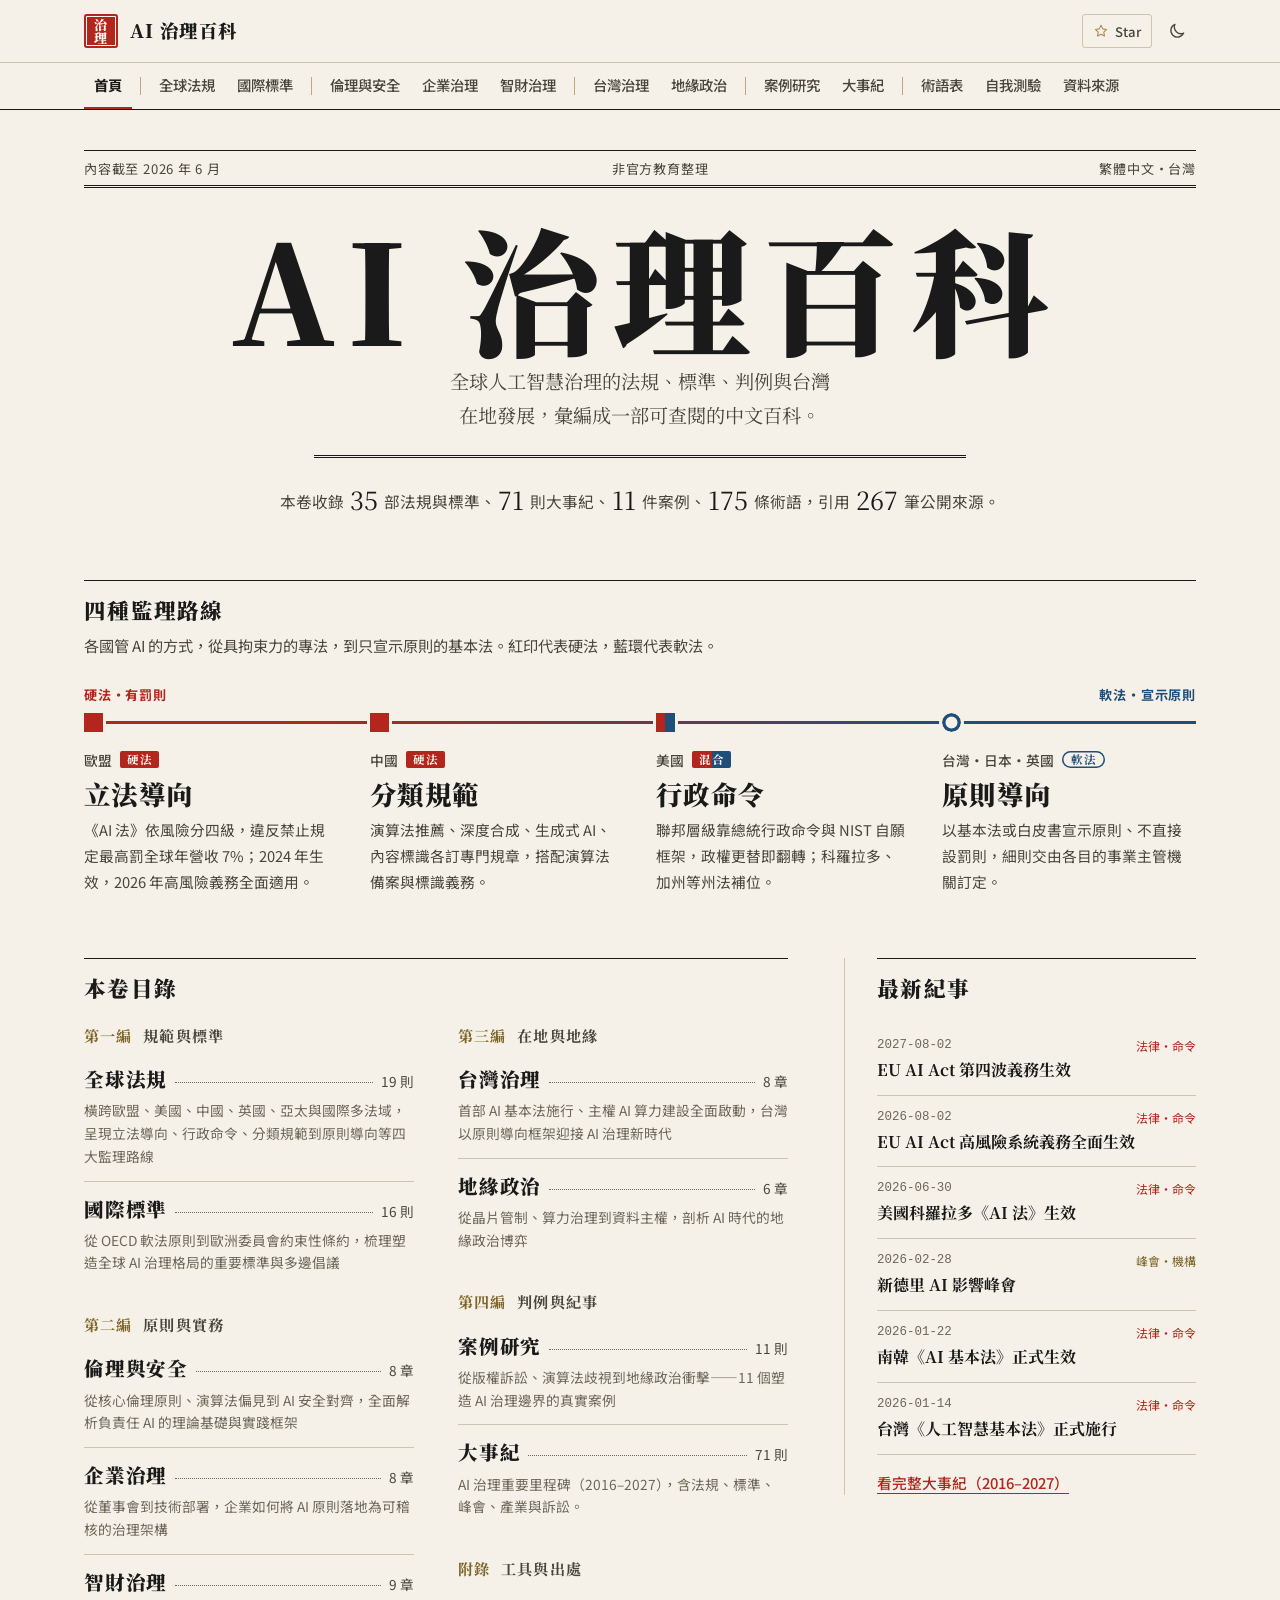
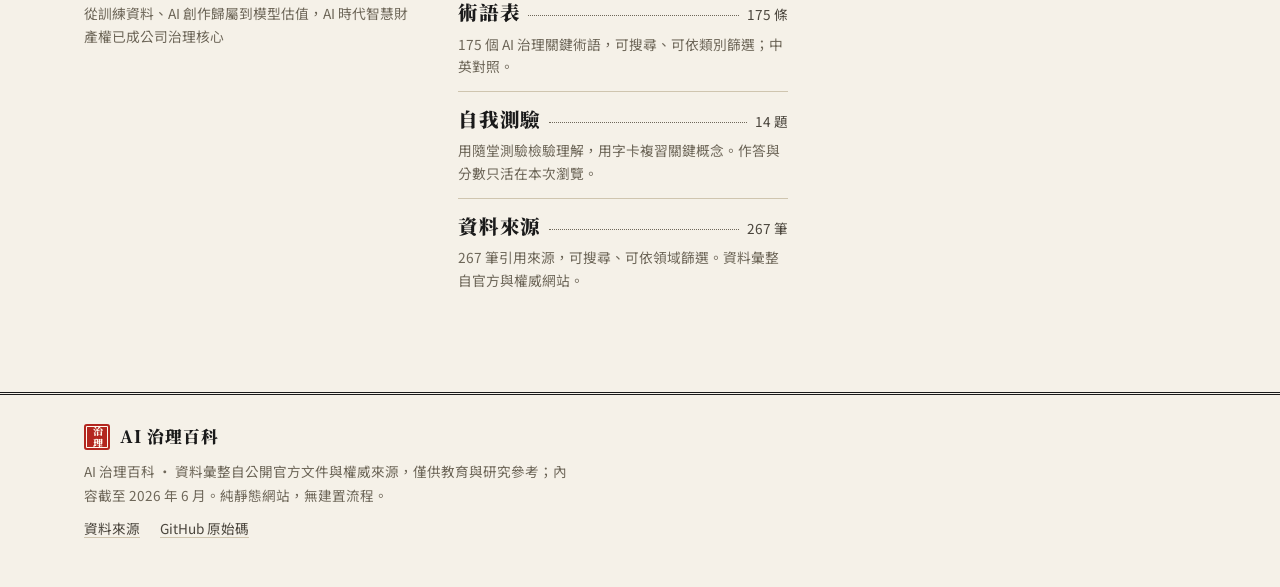
==== commit 9b2840e8: "chore: 重新產生各頁靜態 HTML 內容 <main> 內的預先渲染內容換成新版型的輸出（含 page class），沒有 JS 的讀者與搜尋引擎第一波抓取看到的版面與 JS 渲染後一致；大事紀" ====
--- a/index.html
+++ b/index.html
@@ -44,8 +44,8 @@
   <meta name="twitter:image" content="https://ai-governance.peteraim.com/og-image.png">
 </head>
 <body data-page="home">
-  <main id="page">
-<header class="page-head"><h1>總覽</h1><p class="page-head__sub">選一個面向開始探索。AI 治理橫跨法律、倫理、技術、商業與地緣政治——本站把它整理成一張可瀏覽、可搜尋的地圖。</p></header><div class="hero__stats"><div class="hero__stat" data-item=""><b class="hero__stat-value" data-count="7">7</b><span class="hero__stat-label">治理面向</span></div><div class="hero__stat" data-item=""><b class="hero__stat-value" data-count="35">35</b><span class="hero__stat-label">法規與標準</span></div><div class="hero__stat" data-item=""><b class="hero__stat-value" data-count="175">175</b><span class="hero__stat-label">收錄術語</span></div><div class="hero__stat" data-item=""><b class="hero__stat-value" data-count="71">71</b><span class="hero__stat-label">大事紀里程碑</span></div><div class="hero__stat" data-item=""><b class="hero__stat-value" data-count="11">11</b><span class="hero__stat-label">案例研究</span></div><div class="hero__stat" data-item=""><b class="hero__stat-value" data-count="267">267</b><span class="hero__stat-label">引用來源</span></div></div><div class="grid"><a class="card card--nav" data-item="" href="regulation.html" aria-label="全球法規"><span class="material-symbols-rounded card__icon" aria-hidden="true">account_balance</span><h3 class="card__title">全球法規</h3><p class="card__summary">橫跨歐盟、美國、中國、英國、亞太與國際多法域，呈現立法導向、行政命令、分類規範到原則導向等四大監理路線</p></a><a class="card card--nav" data-item="" href="standards.html" aria-label="國際標準"><span class="material-symbols-rounded card__icon" aria-hidden="true">public</span><h3 class="card__title">國際標準</h3><p class="card__summary">從 OECD 軟法原則到歐洲委員會約束性條約，梳理塑造全球 AI 治理格局的重要標準與多邊倡議</p></a><a class="card card--nav" data-item="" href="ethics.html" aria-label="倫理與安全"><span class="material-symbols-rounded card__icon" aria-hidden="true">balance</span><h3 class="card__title">倫理與安全</h3><p class="card__summary">從核心倫理原則、演算法偏見到 AI 安全對齊，全面解析負責任 AI 的理論基礎與實踐框架</p></a><a class="card card--nav" data-item="" href="corporate.html" aria-label="企業治理"><span class="material-symbols-rounded card__icon" aria-hidden="true">corporate_fare</span><h3 class="card__title">企業治理</h3><p class="card__summary">從董事會到技術部署，企業如何將 AI 原則落地為可稽核的治理架構</p></a><a class="card card--nav" data-item="" href="ip.html" aria-label="智財治理"><span class="material-symbols-rounded card__icon" aria-hidden="true">copyright</span><h3 class="card__title">智財治理</h3><p class="card__summary">從訓練資料、AI 創作歸屬到模型估值，AI 時代智慧財產權已成公司治理核心</p></a><a class="card card--nav" data-item="" href="taiwan.html" aria-label="台灣治理"><span class="material-symbols-rounded card__icon" aria-hidden="true">flag</span><h3 class="card__title">台灣治理</h3><p class="card__summary">首部 AI 基本法施行、主權 AI 算力建設全面啟動，台灣以原則導向框架迎接 AI 治理新時代</p></a><a class="card card--nav" data-item="" href="geopolitics.html" aria-label="地緣政治"><span class="material-symbols-rounded card__icon" aria-hidden="true">language</span><h3 class="card__title">地緣政治</h3><p class="card__summary">從晶片管制、算力治理到資料主權，剖析 AI 時代的地緣政治博弈</p></a><a class="card card--nav" data-item="" href="cases.html" aria-label="案例研究"><span class="material-symbols-rounded card__icon" aria-hidden="true">gavel</span><h3 class="card__title">案例研究</h3><p class="card__summary">從版權訴訟、演算法歧視到地緣政治衝擊——11 個塑造 AI 治理邊界的真實案例</p></a><a class="card card--nav" data-item="" href="timeline.html" aria-label="大事紀"><span class="material-symbols-rounded card__icon" aria-hidden="true">timeline</span><h3 class="card__title">大事紀</h3><p class="card__summary">AI 治理重要里程碑（2016–2027），含法規、標準、峰會、產業與訴訟。</p></a><a class="card card--nav" data-item="" href="glossary.html" aria-label="術語表"><span class="material-symbols-rounded card__icon" aria-hidden="true">menu_book</span><h3 class="card__title">術語表</h3><p class="card__summary">175 個 AI 治理關鍵術語，可搜尋、可依類別篩選；中英對照。</p></a><a class="card card--nav" data-item="" href="learn.html" aria-label="自我測驗"><span class="material-symbols-rounded card__icon" aria-hidden="true">school</span><h3 class="card__title">自我測驗</h3><p class="card__summary">用隨堂測驗檢驗理解，用字卡複習關鍵概念。作答與分數只活在本次瀏覽。</p></a><a class="card card--nav" data-item="" href="sources.html" aria-label="資料來源"><span class="material-symbols-rounded card__icon" aria-hidden="true">link</span><h3 class="card__title">資料來源</h3><p class="card__summary">267 筆引用來源，可搜尋、可依領域篩選。資料彙整自官方與權威網站。</p></a></div>
+  <main id="page" class="page page--hub">
+<section class="masthead" aria-labelledby="mast-h"><div class="masthead__meta"><span>內容截至 2026 年 6 月</span><span class="masthead__meta-mid">非官方教育整理</span><span>繁體中文・台灣</span></div><h1 class="masthead__title" id="mast-h">AI 治理百科</h1><p class="masthead__sub">全球人工智慧治理的法規、標準、判例與台灣在地發展，彙編成一部可查閱的中文百科。</p><p class="masthead__dateline">本卷收錄 <b class="num">35</b> 部法規與標準、<b class="num">71</b> 則大事紀、<b class="num">11</b> 件案例、<b class="num">175</b> 條術語，引用 <b class="num">267</b> 筆公開來源。</p></section><section class="spectrum" aria-labelledby="spectrum-h"><header class="sec-head"><h2 id="spectrum-h">四種監理路線</h2><p>各國管 AI 的方式，從具拘束力的專法，到只宣示原則的基本法。紅印代表硬法，藍環代表軟法。</p></header><div class="spectrum__axis" aria-hidden="true"><span class="spectrum__end spectrum__end--hard">硬法・有罰則</span><span class="spectrum__end spectrum__end--soft">軟法・宣示原則</span></div><ol class="spectrum__list"><li class="approach approach--binding"><a class="approach__link" href="regulation.html#eu-ai-act-risk-tiers"><span class="approach__mark" aria-hidden="true"></span><span class="approach__region">歐盟<span class="stamp stamp--binding" title="具法律拘束力">硬法</span></span><span class="approach__name">立法導向</span><span class="approach__body">《AI 法》依風險分四級，違反禁止規定最高罰全球年營收 7%；2024 年生效，2026 年高風險義務全面適用。</span></a></li><li class="approach approach--binding"><a class="approach__link" href="regulation.html#cn-generative-ai"><span class="approach__mark" aria-hidden="true"></span><span class="approach__region">中國<span class="stamp stamp--binding" title="具法律拘束力">硬法</span></span><span class="approach__name">分類規範</span><span class="approach__body">演算法推薦、深度合成、生成式 AI、內容標識各訂專門規章，搭配演算法備案與標識義務。</span></a></li><li class="approach approach--mixed"><a class="approach__link" href="regulation.html#us-eo-14179"><span class="approach__mark" aria-hidden="true"></span><span class="approach__region">美國<span class="stamp stamp--mixed" title="行政命令與自願框架並行">混合</span></span><span class="approach__name">行政命令</span><span class="approach__body">聯邦層級靠總統行政命令與 NIST 自願框架，政權更替即翻轉；科羅拉多、加州等州法補位。</span></a></li><li class="approach approach--soft"><a class="approach__link" href="taiwan.html#ai-basic-act"><span class="approach__mark" aria-hidden="true"></span><span class="approach__region">台灣・日本・英國<span class="stamp stamp--soft" title="原則、標準或自願性框架，不具直接拘束力">軟法</span></span><span class="approach__name">原則導向</span><span class="approach__body">以基本法或白皮書宣示原則、不直接設罰則，細則交由各目的事業主管機關訂定。</span></a></li></ol></section><div class="front"><section class="codex" aria-labelledby="codex-h"><header class="sec-head"><h2 id="codex-h">本卷目錄</h2></header><div class="vol"><h3 class="vol__head"><span class="vol__no">第一編</span>規範與標準</h3><ol class="vol__list"><li><a class="entry" href="regulation.html"><span class="entry__line"><span class="entry__title">全球法規</span><span class="entry__leader" aria-hidden="true"></span><span class="entry__count">19 則</span></span><span class="entry__sum">橫跨歐盟、美國、中國、英國、亞太與國際多法域，呈現立法導向、行政命令、分類規範到原則導向等四大監理路線</span></a></li><li><a class="entry" href="standards.html"><span class="entry__line"><span class="entry__title">國際標準</span><span class="entry__leader" aria-hidden="true"></span><span class="entry__count">16 則</span></span><span class="entry__sum">從 OECD 軟法原則到歐洲委員會約束性條約，梳理塑造全球 AI 治理格局的重要標準與多邊倡議</span></a></li></ol></div><div class="vol"><h3 class="vol__head"><span class="vol__no">第二編</span>原則與實務</h3><ol class="vol__list"><li><a class="entry" href="ethics.html"><span class="entry__line"><span class="entry__title">倫理與安全</span><span class="entry__leader" aria-hidden="true"></span><span class="entry__count">8 章</span></span><span class="entry__sum">從核心倫理原則、演算法偏見到 AI 安全對齊，全面解析負責任 AI 的理論基礎與實踐框架</span></a></li><li><a class="entry" href="corporate.html"><span class="entry__line"><span class="entry__title">企業治理</span><span class="entry__leader" aria-hidden="true"></span><span class="entry__count">8 章</span></span><span class="entry__sum">從董事會到技術部署，企業如何將 AI 原則落地為可稽核的治理架構</span></a></li><li><a class="entry" href="ip.html"><span class="entry__line"><span class="entry__title">智財治理</span><span class="entry__leader" aria-hidden="true"></span><span class="entry__count">9 章</span></span><span class="entry__sum">從訓練資料、AI 創作歸屬到模型估值，AI 時代智慧財產權已成公司治理核心</span></a></li></ol></div><div class="vol"><h3 class="vol__head"><span class="vol__no">第三編</span>在地與地緣</h3><ol class="vol__list"><li><a class="entry" href="taiwan.html"><span class="entry__line"><span class="entry__title">台灣治理</span><span class="entry__leader" aria-hidden="true"></span><span class="entry__count">8 章</span></span><span class="entry__sum">首部 AI 基本法施行、主權 AI 算力建設全面啟動，台灣以原則導向框架迎接 AI 治理新時代</span></a></li><li><a class="entry" href="geopolitics.html"><span class="entry__line"><span class="entry__title">地緣政治</span><span class="entry__leader" aria-hidden="true"></span><span class="entry__count">6 章</span></span><span class="entry__sum">從晶片管制、算力治理到資料主權，剖析 AI 時代的地緣政治博弈</span></a></li></ol></div><div class="vol"><h3 class="vol__head"><span class="vol__no">第四編</span>判例與紀事</h3><ol class="vol__list"><li><a class="entry" href="cases.html"><span class="entry__line"><span class="entry__title">案例研究</span><span class="entry__leader" aria-hidden="true"></span><span class="entry__count">11 則</span></span><span class="entry__sum">從版權訴訟、演算法歧視到地緣政治衝擊——11 個塑造 AI 治理邊界的真實案例</span></a></li><li><a class="entry" href="timeline.html"><span class="entry__line"><span class="entry__title">大事紀</span><span class="entry__leader" aria-hidden="true"></span><span class="entry__count">71 則</span></span><span class="entry__sum">AI 治理重要里程碑（2016–2027），含法規、標準、峰會、產業與訴訟。</span></a></li></ol></div><div class="vol"><h3 class="vol__head"><span class="vol__no">附錄</span>工具與出處</h3><ol class="vol__list"><li><a class="entry" href="glossary.html"><span class="entry__line"><span class="entry__title">術語表</span><span class="entry__leader" aria-hidden="true"></span><span class="entry__count">175 條</span></span><span class="entry__sum">175 個 AI 治理關鍵術語，可搜尋、可依類別篩選；中英對照。</span></a></li><li><a class="entry" href="learn.html"><span class="entry__line"><span class="entry__title">自我測驗</span><span class="entry__leader" aria-hidden="true"></span><span class="entry__count">14 題</span></span><span class="entry__sum">用隨堂測驗檢驗理解，用字卡複習關鍵概念。作答與分數只活在本次瀏覽。</span></a></li><li><a class="entry" href="sources.html"><span class="entry__line"><span class="entry__title">資料來源</span><span class="entry__leader" aria-hidden="true"></span><span class="entry__count">267 筆</span></span><span class="entry__sum">267 筆引用來源，可搜尋、可依領域篩選。資料彙整自官方與權威網站。</span></a></li></ol></div></section><aside class="recent" aria-labelledby="recent-h"><header class="sec-head"><h2 id="recent-h">最新紀事</h2></header><ol class="recent__list"><li class="recent__item recent__item--law"><time class="recent__date" datetime="2027-08-02">2027-08-02</time><span class="recent__cat">法律・命令</span><span class="recent__title">EU AI Act 第四波義務生效</span></li><li class="recent__item recent__item--law"><time class="recent__date" datetime="2026-08-02">2026-08-02</time><span class="recent__cat">法律・命令</span><span class="recent__title">EU AI Act 高風險系統義務全面生效</span></li><li class="recent__item recent__item--law"><time class="recent__date" datetime="2026-06-30">2026-06-30</time><span class="recent__cat">法律・命令</span><span class="recent__title">美國科羅拉多《AI 法》生效</span></li><li class="recent__item recent__item--forum"><time class="recent__date" datetime="2026-02-28">2026-02-28</time><span class="recent__cat">峰會・機構</span><span class="recent__title">新德里 AI 影響峰會</span></li><li class="recent__item recent__item--law"><time class="recent__date" datetime="2026-01-22">2026-01-22</time><span class="recent__cat">法律・命令</span><span class="recent__title">南韓《AI 基本法》正式生效</span></li><li class="recent__item recent__item--law"><time class="recent__date" datetime="2026-01-14">2026-01-14</time><span class="recent__cat">法律・命令</span><span class="recent__title">台灣《人工智慧基本法》正式施行</span></li></ol><a class="more-link" href="timeline.html">看完整大事紀（2016–2027）</a></aside></div>
 </main>
   <script src="data/data.js"></script>
   <script src="assets/shell.js"></script>
